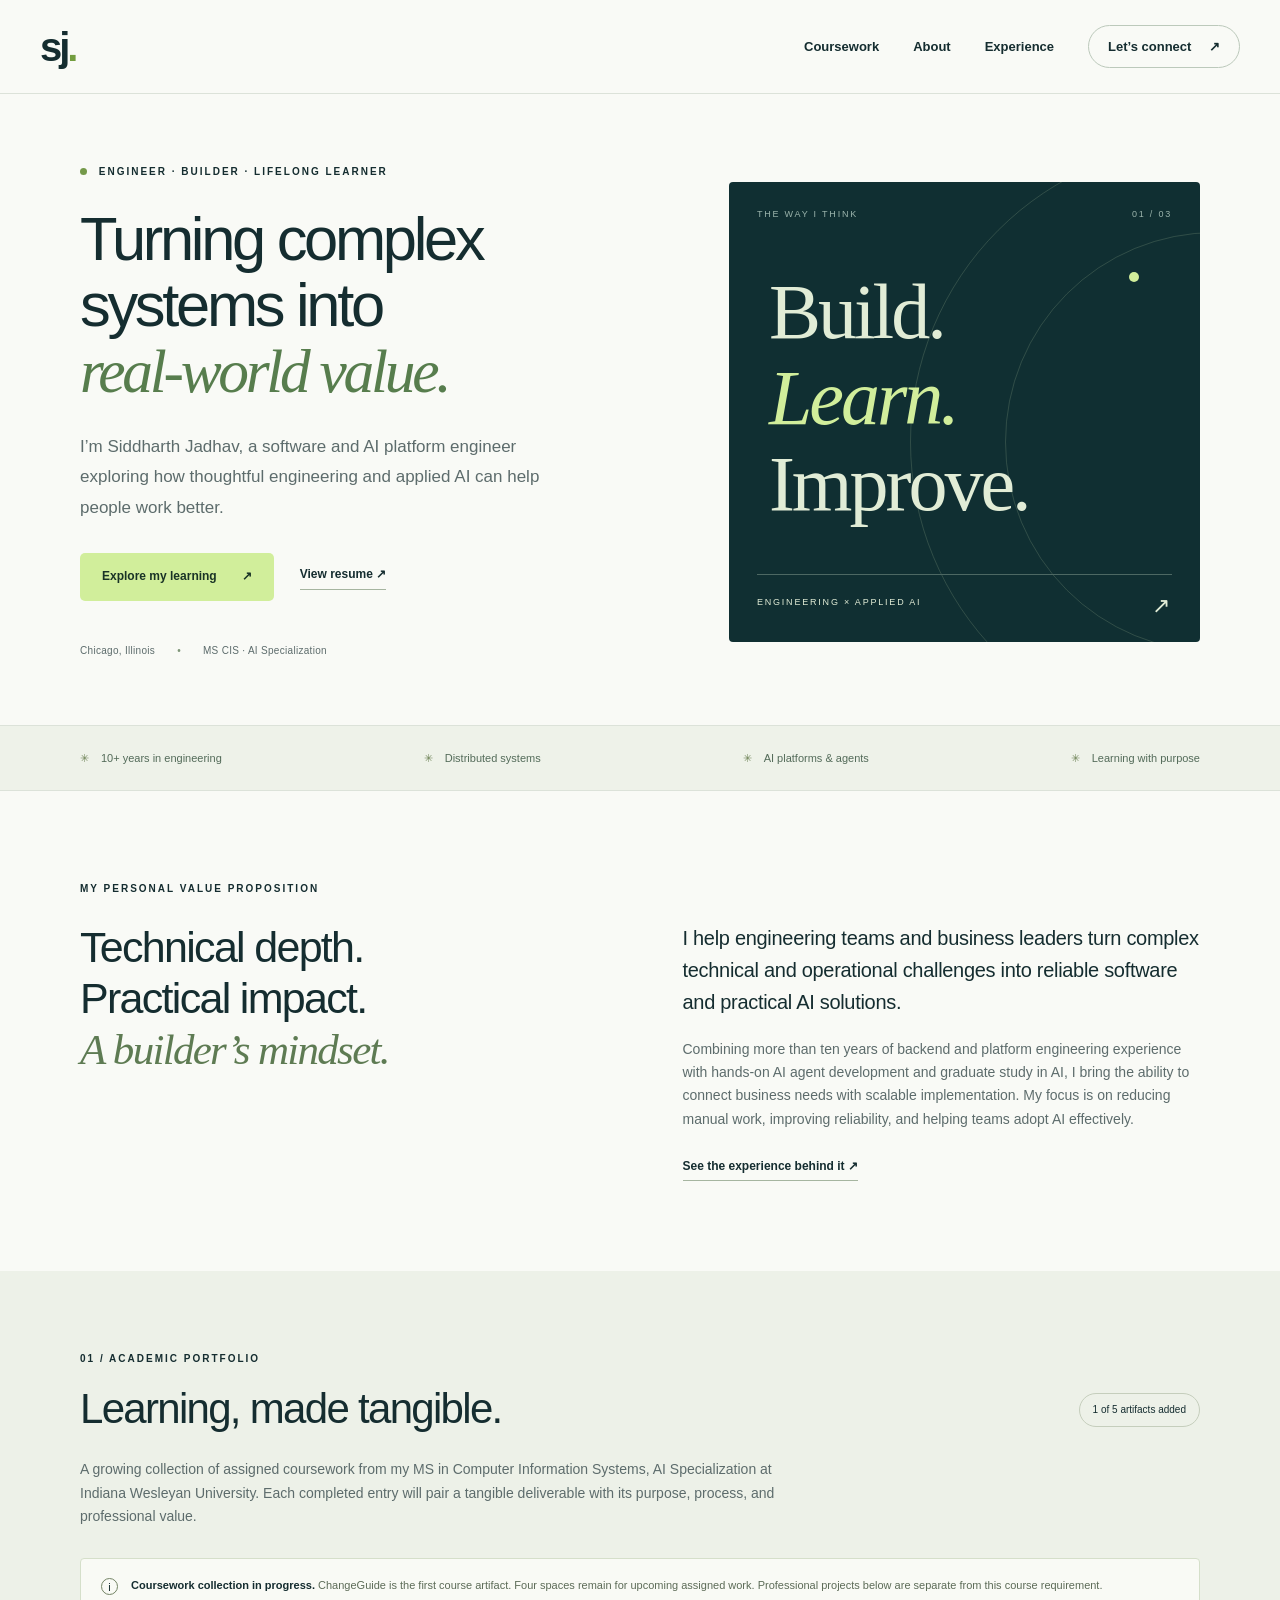
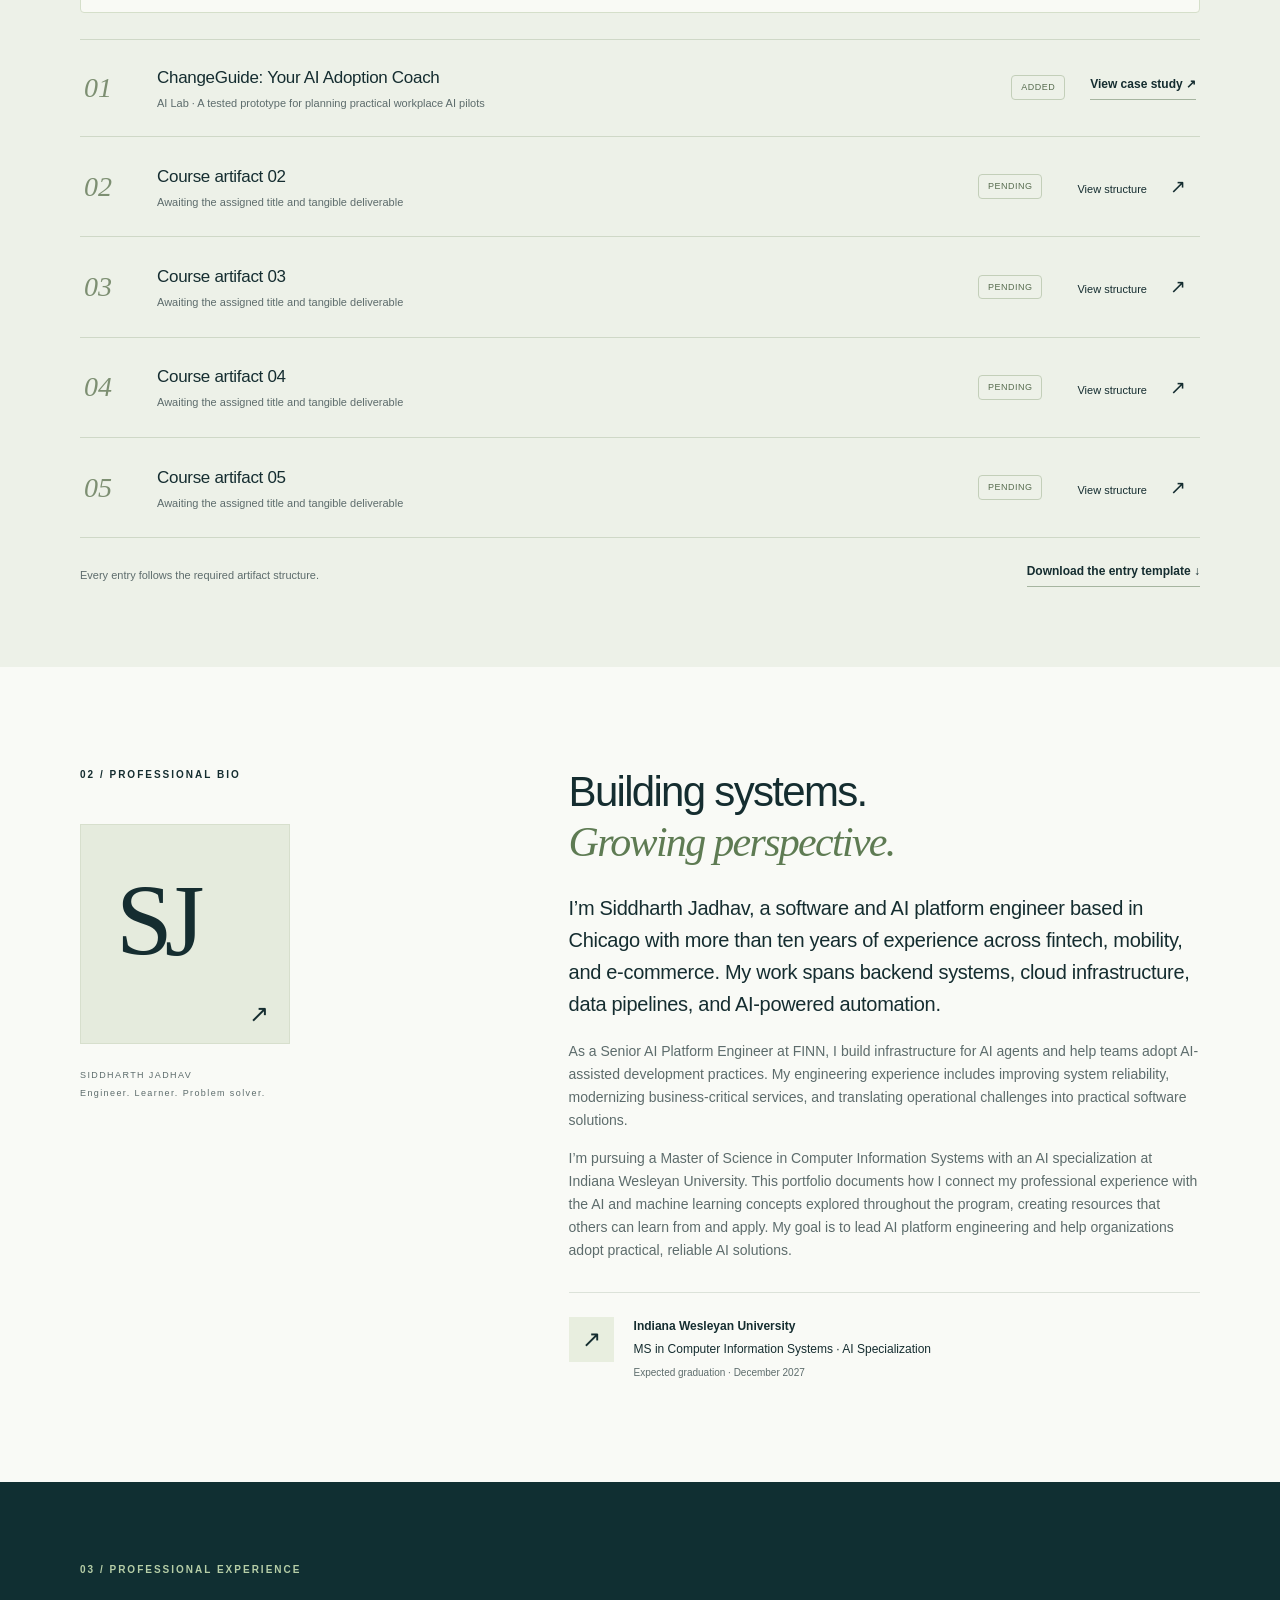
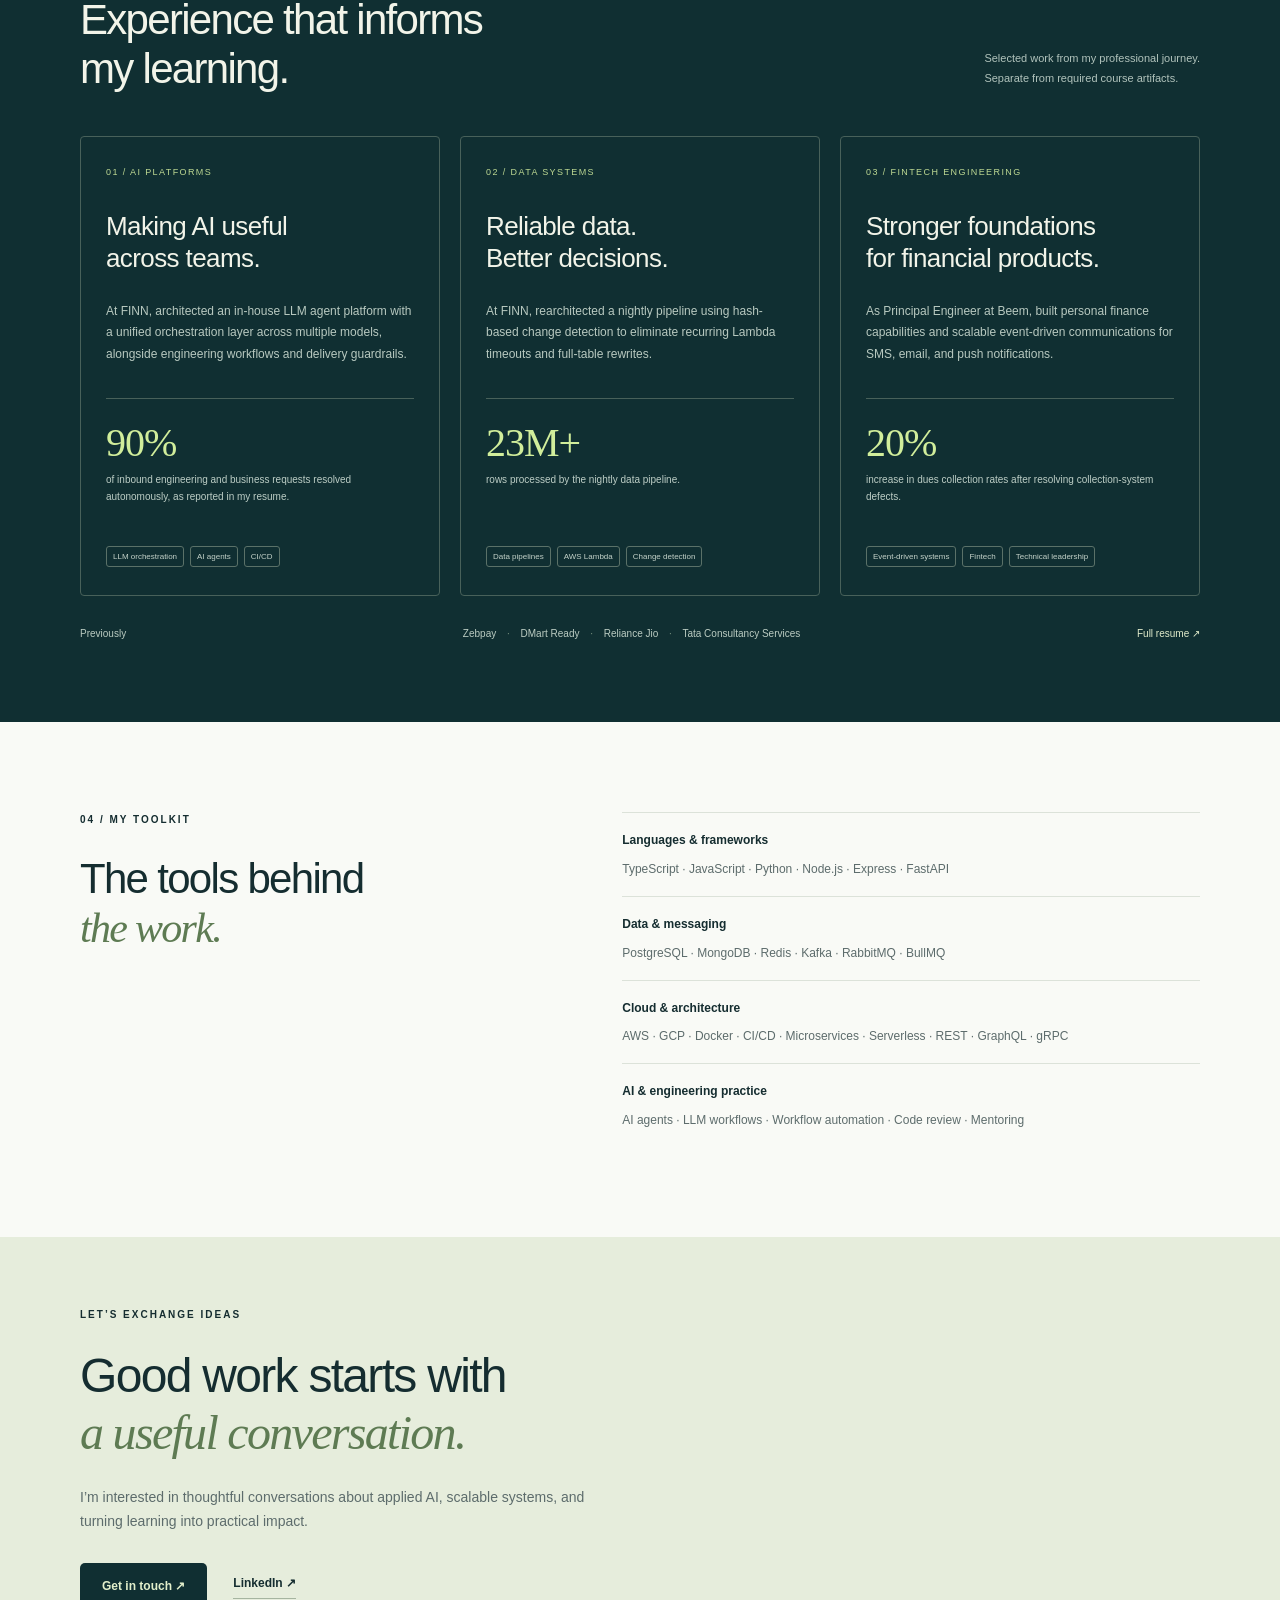
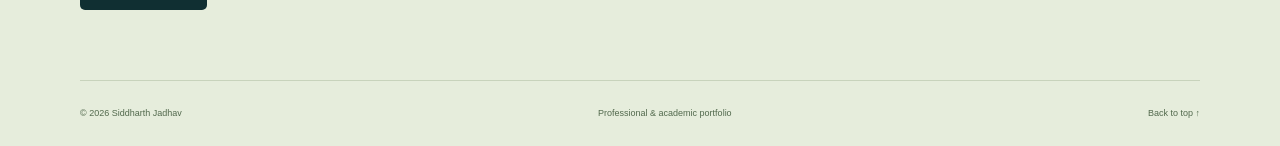
==== index.html @ 802a33f6 "Publish professional portfolio with first AI Lab artifact" ====
<!doctype html>
<html lang="en"><head><meta charset="utf-8"><meta name="viewport" content="width=device-width,initial-scale=1"><meta name="description" content="Siddharth Jadhav's professional and academic portfolio. Backend engineering, AI platforms, and applied learning at Indiana Wesleyan University."><title>Siddharth Jadhav | AI & Engineering Portfolio</title><link rel="icon" href="data:image/svg+xml,%3Csvg xmlns='http://www.w3.org/2000/svg' viewBox='0 0 64 64'%3E%3Crect width='64' height='64' rx='16' fill='%230d2729'/%3E%3Ctext x='10' y='43' font-size='32' fill='%23cbef8c'%3ESJ%3C/text%3E%3C/svg%3E"><link rel="stylesheet" href="style.css"></head>
<body><a class="skip" href="#main">Skip to content</a><header><a class="brand" href="#home" aria-label="Siddharth Jadhav home">sj<span>.</span></a><nav aria-label="Main navigation"><a href="#coursework">Coursework</a><a href="#about">About</a><a href="#experience">Experience</a><a class="nav-contact" href="#contact">Let’s connect <span>↗</span></a></nav></header>
<main id="main"><section class="hero wrap" id="home"><div class="hero-copy"><p class="eyebrow"><span class="dot"></span> ENGINEER · BUILDER · LIFELONG LEARNER</p><h1>Turning complex<br>systems into<br><em>real-world value.</em></h1><p class="intro">I’m Siddharth Jadhav, a software and AI platform engineer exploring how thoughtful engineering and applied AI can help people work better.</p><div class="actions"><a class="button lime" href="#coursework">Explore my learning <span>↗</span></a><a class="text-link" href="Siddharth-Jadhav-Resume.pdf" target="_blank" rel="noopener">View resume ↗</a></div><div class="hero-meta"><span>Chicago, Illinois</span><span>MS CIS · AI Specialization</span></div></div><div class="hero-visual" aria-label="My practice connects engineering, applied AI, and meaningful impact"><div class="visual-top"><span>THE WAY I THINK</span><span>01 / 03</span></div><div class="orbit orbit-one"></div><div class="orbit orbit-two"></div><div class="visual-word">Build.<br><span>Learn.</span><br>Improve.</div><div class="visual-bottom"><span>ENGINEERING × APPLIED AI</span><span>↗</span></div></div></section>
<div class="focus-strip"><div class="wrap"><span>10+ years in engineering</span><span>Distributed systems</span><span>AI platforms & agents</span><span>Learning with purpose</span></div></div>
<section class="wrap value-section"><p class="eyebrow">MY PERSONAL VALUE PROPOSITION</p><div class="value-grid"><h2>Technical depth.<br>Practical impact.<br><em>A builder’s mindset.</em></h2><div><p class="large-copy">I help engineering teams and business leaders turn complex technical and operational challenges into reliable software and practical AI solutions.</p><p>Combining more than ten years of backend and platform engineering experience with hands-on AI agent development and graduate study in AI, I bring the ability to connect business needs with scalable implementation. My focus is on reducing manual work, improving reliability, and helping teams adopt AI effectively.</p><a class="text-link" href="#experience">See the experience behind it ↗</a></div></div></section>
<section class="course-section" id="coursework"><div class="wrap"><div class="section-heading"><div><p class="eyebrow">01 / ACADEMIC PORTFOLIO</p><h2>Learning, made tangible.</h2></div><span class="counter">1 of 5 artifacts added</span></div><p class="section-intro">A growing collection of assigned coursework from my MS in Computer Information Systems, AI Specialization at Indiana Wesleyan University. Each completed entry will pair a tangible deliverable with its purpose, process, and professional value.</p><div class="notice"><span class="notice-icon">i</span><p><strong>Coursework collection in progress.</strong> ChangeGuide is the first course artifact. Four spaces remain for upcoming assigned work. Professional projects below are separate from this course requirement.</p></div><div class="artifact-list" id="artifact-list"></div><div class="course-bottom"><p>Every entry follows the required artifact structure.</p><a class="text-link" href="Course-Artifact-Template.md" download>Download the entry template ↓</a></div></div></section>
<section class="wrap about-section" id="about"><div class="about-label"><p class="eyebrow">02 / PROFESSIONAL BIO</p><div class="monogram" aria-hidden="true">SJ<span>↗</span></div><p class="small-label">SIDDHARTH JADHAV<br>Engineer. Learner. Problem solver.</p></div><div class="about-copy"><h2>Building systems.<br><em>Growing perspective.</em></h2><p class="large-copy">I’m Siddharth Jadhav, a software and AI platform engineer based in Chicago with more than ten years of experience across fintech, mobility, and e-commerce. My work spans backend systems, cloud infrastructure, data pipelines, and AI-powered automation.</p><p>As a Senior AI Platform Engineer at FINN, I build infrastructure for AI agents and help teams adopt AI-assisted development practices. My engineering experience includes improving system reliability, modernizing business-critical services, and translating operational challenges into practical software solutions.</p><p>I’m pursuing a Master of Science in Computer Information Systems with an AI specialization at Indiana Wesleyan University. This portfolio documents how I connect my professional experience with the AI and machine learning concepts explored throughout the program, creating resources that others can learn from and apply. My goal is to lead AI platform engineering and help organizations adopt practical, reliable AI solutions.</p><div class="education"><span class="education-icon">↗</span><div><strong>Indiana Wesleyan University</strong><p>MS in Computer Information Systems · AI Specialization</p><span>Expected graduation · December 2027</span></div></div></div></section>
<section class="experience-section" id="experience"><div class="wrap"><div class="section-heading"><div><p class="eyebrow">03 / PROFESSIONAL EXPERIENCE</p><h2>Experience that informs<br>my learning.</h2></div><p class="heading-note">Selected work from my professional journey.<br>Separate from required course artifacts.</p></div><div class="project-grid"><article class="project-card"><span class="project-number">01 / AI PLATFORMS</span><h3>Making AI useful<br>across teams.</h3><p>At FINN, architected an in-house LLM agent platform with a unified orchestration layer across multiple models, alongside engineering workflows and delivery guardrails.</p><div class="outcome"><strong>90%</strong><span>of inbound engineering and business requests resolved autonomously, as reported in my resume.</span></div><div class="tags"><span>LLM orchestration</span><span>AI agents</span><span>CI/CD</span></div></article><article class="project-card"><span class="project-number">02 / DATA SYSTEMS</span><h3>Reliable data.<br>Better decisions.</h3><p>At FINN, rearchitected a nightly pipeline using hash-based change detection to eliminate recurring Lambda timeouts and full-table rewrites.</p><div class="outcome"><strong>23M+</strong><span>rows processed by the nightly data pipeline.</span></div><div class="tags"><span>Data pipelines</span><span>AWS Lambda</span><span>Change detection</span></div></article><article class="project-card"><span class="project-number">03 / FINTECH ENGINEERING</span><h3>Stronger foundations<br>for financial products.</h3><p>As Principal Engineer at Beem, built personal finance capabilities and scalable event-driven communications for SMS, email, and push notifications.</p><div class="outcome"><strong>20%</strong><span>increase in dues collection rates after resolving collection-system defects.</span></div><div class="tags"><span>Event-driven systems</span><span>Fintech</span><span>Technical leadership</span></div></article></div><div class="career-line"><span>Previously</span><p>Zebpay <b>·</b> DMart Ready <b>·</b> Reliance Jio <b>·</b> Tata Consultancy Services</p><a href="Siddharth-Jadhav-Resume.pdf" target="_blank" rel="noopener">Full resume ↗</a></div></div></section>
<section class="wrap toolkit-section"><div><p class="eyebrow">04 / MY TOOLKIT</p><h2>The tools behind<br><em>the work.</em></h2></div><div class="toolkit"><div><h3>Languages & frameworks</h3><p>TypeScript · JavaScript · Python · Node.js · Express · FastAPI</p></div><div><h3>Data & messaging</h3><p>PostgreSQL · MongoDB · Redis · Kafka · RabbitMQ · BullMQ</p></div><div><h3>Cloud & architecture</h3><p>AWS · GCP · Docker · CI/CD · Microservices · Serverless · REST · GraphQL · gRPC</p></div><div><h3>AI & engineering practice</h3><p>AI agents · LLM workflows · Workflow automation · Code review · Mentoring</p></div></div></section>
<section class="contact-section" id="contact"><div class="wrap"><p class="eyebrow">LET’S EXCHANGE IDEAS</p><h2>Good work starts with<br><em>a useful conversation.</em></h2><p>I’m interested in thoughtful conversations about applied AI, scalable systems, and turning learning into practical impact.</p><div class="actions"><a class="button lime" href="mailto:imsidj@gmail.com">Get in touch ↗</a><a class="text-link" href="https://www.linkedin.com/in/jadhav-siddharth" target="_blank" rel="noopener">LinkedIn ↗</a></div><footer><span>© <span id="year">2026</span> Siddharth Jadhav</span><span>Professional & academic portfolio</span><a href="#home">Back to top ↑</a></footer></div></section></main>
<dialog id="artifact-dialog" aria-labelledby="dialog-title"><div class="dialog-top"><span class="eyebrow">COURSE ARTIFACT · PENDING</span><button id="close-dialog" aria-label="Close artifact details">✕</button></div><h2 id="dialog-title">Course artifact 01</h2><p class="dialog-intro">Reserved for an instructor-assigned artifact. This entry is a template, not a completed submission.</p><div id="template-fields"></div><a class="button dark" href="Course-Artifact-Template.md" download>Download template ↓</a></dialog><script src="app.js"></script></body></html>
---- style.css ----
:root{--ink:#152d30;--muted:#5d6c6c;--paper:#f9faf6;--line:#dce2d9;--lime:#d1ee9b;--dark:#102f32}*{box-sizing:border-box}html{scroll-behavior:smooth;scroll-padding-top:90px}body{margin:0;background:var(--paper);color:var(--ink);font-family:Arial,Helvetica,sans-serif;font-size:16px;line-height:1.65}a{color:inherit;text-decoration:none}button{font:inherit}a,button{touch-action:manipulation}a:focus-visible,button:focus-visible{outline:3px solid #679b30;outline-offset:5px}.wrap{max-width:1200px;margin:auto;padding-left:40px;padding-right:40px}header{height:94px;max-width:1280px;margin:auto;padding:0 40px;display:flex;align-items:center;justify-content:space-between;border-bottom:1px solid var(--line)}.brand{font-size:40px;line-height:1;font-weight:800;letter-spacing:-3px}.brand span{color:#739d3f}nav{display:flex;align-items:center;gap:34px;font-size:13px;font-weight:600}.nav-contact{border:1px solid #bcc9bb;border-radius:30px;padding:10px 19px}.nav-contact span{margin-left:14px}.hero{display:grid;grid-template-columns:1.25fr 1fr;gap:60px;align-items:center;padding-top:70px;padding-bottom:65px}.eyebrow{font-size:10px;font-weight:700;letter-spacing:2px;margin:0 0 25px}.dot{display:inline-block;width:7px;height:7px;background:#749949;border-radius:50%;margin-right:7px}h1,h2,h3,p{margin-top:0}h1{font-size:clamp(44px,4.8vw,67px);line-height:1.08;letter-spacing:-3.3px;font-weight:500;margin-bottom:27px}em{font-family:Georgia,'Times New Roman',serif;font-weight:400}h1 em{color:#577d4d}.intro{font-size:17px;color:var(--muted);max-width:470px;line-height:1.8}.actions{display:flex;gap:26px;align-items:center;margin-top:30px;flex-wrap:wrap}.button{display:inline-flex;align-items:center;justify-content:space-between;gap:25px;border-radius:5px;padding:14px 22px;font-size:12px;font-weight:700;transition:transform .2s,background .2s}.button:hover{transform:translateY(-2px)}.lime{background:var(--lime);color:#193326}.dark{background:var(--dark);color:white}.text-link{font-weight:600;font-size:12px;border-bottom:1px solid #a6b5a0;padding-bottom:4px}.hero-meta{display:flex;gap:22px;margin-top:42px;color:var(--muted);font-size:10px;letter-spacing:.3px}.hero-meta span+span:before{content:'•';margin-right:22px;color:#7f9678}.hero-visual{isolation:isolate;height:460px;border-radius:4px;background:var(--dark);overflow:hidden;position:relative;color:#e1ecd6;padding:25px 28px;display:flex;flex-direction:column;justify-content:space-between}.visual-top,.visual-bottom{display:flex;justify-content:space-between;font-size:9px;letter-spacing:1.8px;z-index:1}.visual-top{color:#9bb4ac}.visual-bottom{border-top:1px solid #4d6863;padding-top:20px}.visual-bottom span:last-child{font-size:22px;line-height:1}.visual-word{font-family:Georgia,serif;font-size:78px;line-height:1.1;letter-spacing:-3px;z-index:1;margin-left:12px}.visual-word span{color:var(--lime);font-style:italic}.orbit{position:absolute;width:420px;height:420px;border:1px solid #6e8871;border-radius:50%;opacity:.35;z-index:0;right:-225px;top:50px}.orbit-two{width:600px;height:600px;right:-310px;top:-40px}.hero-visual:after{content:'';position:absolute;width:10px;height:10px;background:var(--lime);border-radius:50%;right:61px;top:90px}.focus-strip{border-block:1px solid var(--line);background:#eef2e9}.focus-strip .wrap{display:flex;justify-content:space-between;gap:20px;padding-block:23px;font-size:11px;color:#536b59}.focus-strip span:before{content:'✳';margin-right:12px;color:#708559}section{scroll-margin-top:20px}h2{font-size:42px;line-height:1.18;letter-spacing:-1.7px;font-weight:500;margin-bottom:25px}h2 em{color:#5e7b53}.value-section{padding-block:90px}.value-grid{display:grid;grid-template-columns:1fr 1fr;gap:85px}.value-grid h2{font-size:43px}.value-grid p:not(.large-copy),.about-copy>p:not(.large-copy){color:var(--muted);font-size:14px}.large-copy{font-size:20px;line-height:1.6;letter-spacing:-.3px}.value-grid .text-link{display:inline-block;margin-top:12px}.course-section{background:#edf1e8;padding:80px 0}.section-heading{display:flex;justify-content:space-between;align-items:flex-end;gap:30px;margin-bottom:18px}.section-heading .eyebrow{margin-bottom:16px}.section-heading h2{margin-bottom:0}.counter{font-size:10px;white-space:nowrap;border:1px solid #c5cebc;padding:8px 13px;border-radius:30px;margin-bottom:6px}.section-intro{font-size:14px;color:var(--muted);max-width:730px;margin-top:25px;margin-bottom:30px}.notice{display:flex;gap:13px;background:#f9faf5;border:1px solid #d5dfca;padding:17px 20px;margin-bottom:26px;border-radius:4px}.notice p{font-size:11px;line-height:1.7;margin:0;color:#5c6b57}.notice p strong{color:var(--ink)}.notice-icon{border:1px solid #748465;border-radius:50%;width:17px;height:17px;line-height:16px;text-align:center;flex-shrink:0;font-size:11px;margin-top:2px}.artifact{display:flex;align-items:center;gap:25px;padding:24px 4px;border-top:1px solid #cfd8c7}.artifact:last-child{border-bottom:1px solid #cfd8c7}.artifact-num{font:italic 28px Georgia,serif;color:#7d8f72;width:48px}.artifact-info{flex:1}.artifact h3{font-size:17px;font-weight:500;margin:0 0 2px;letter-spacing:-.3px}.artifact p{margin:0;font-size:11px;color:var(--muted)}.status{font-size:9px;color:#576c4f;letter-spacing:.5px;border:1px solid #c3cfb9;padding:4px 9px;border-radius:4px}.artifact button{border:0;background:transparent;color:var(--ink);cursor:pointer;font-size:11px;padding:10px}.artifact button span{font-size:19px;margin-left:20px}.artifact button:hover{text-decoration:underline}.course-bottom{display:flex;justify-content:space-between;margin-top:24px;gap:20px;align-items:center}.course-bottom p{font-size:11px;color:var(--muted);margin:0}.about-section{display:grid;grid-template-columns:.8fr 1.3fr;gap:100px;padding-block:100px}.monogram{position:relative;background:#e5ebdd;border:1px solid #d7dfcd;font-family:Georgia,serif;font-size:102px;line-height:1;padding:45px 35px;width:210px;height:220px;letter-spacing:-8px;margin-top:40px}.monogram span{position:absolute;bottom:15px;right:20px;font:24px Arial;letter-spacing:0}.small-label{font-size:9px;letter-spacing:1.4px;line-height:2;margin-top:22px;color:var(--muted)}.about-copy .large-copy{font-size:20px}.education{display:flex;gap:20px;border-top:1px solid var(--line);padding-top:24px;margin-top:30px;font-size:12px}.education-icon{font-size:23px;background:#e8eedf;width:45px;height:45px;text-align:center;line-height:45px;flex-shrink:0}.education p{font-size:12px;margin:3px 0}.education div>span{font-size:10px;color:var(--muted)}.experience-section{background:var(--dark);color:#f2f4e9;padding-block:80px}.experience-section .eyebrow{color:#b6cea7}.heading-note{font-size:11px;color:#b1c3bc;line-height:1.8;margin:0 0 5px}.project-grid{display:grid;grid-template-columns:repeat(3,1fr);gap:20px;margin-top:42px}.project-card{border:1px solid #48615a;border-radius:4px;padding:28px 25px;display:flex;flex-direction:column}.project-number{font-size:9px;letter-spacing:1.4px;color:#bed993;margin-bottom:30px}.project-card h3{font-size:26px;line-height:1.25;font-weight:400;letter-spacing:-.6px}.project-card>p{font-size:12px;color:#b8c9c0;line-height:1.8;flex:1}.outcome{border-top:1px solid #48615a;padding-top:20px;margin-top:20px;display:flex;flex-direction:column;gap:5px}.outcome strong{font:40px Georgia,serif;color:#d1ee9b;letter-spacing:-1px}.outcome span{font-size:10px;line-height:1.7;color:#bdcec6;min-height:52px}.tags{display:flex;flex-wrap:wrap;gap:6px;margin-top:23px}.tags span{font-size:8px;border:1px solid #5a7168;border-radius:3px;padding:3px 6px;color:#c4d2c9}.career-line{display:flex;justify-content:space-between;align-items:center;gap:20px;margin-top:30px;font-size:10px;color:#bbccc2}.career-line p{margin:0}.career-line b{font-weight:400;color:#76917f;padding:0 8px}.career-line>a{color:#e1eccb}.toolkit-section{display:grid;grid-template-columns:1fr 1.25fr;gap:80px;padding-block:90px}.toolkit>div{border-top:1px solid var(--line);padding:18px 0 3px}.toolkit h3{font-size:12px;font-weight:700;margin-bottom:7px}.toolkit p{font-size:12px;color:var(--muted);line-height:1.9}.contact-section{background:#e6eddc;padding-top:70px}.contact-section h2{font-size:48px}.contact-section>.wrap>p:not(.eyebrow){max-width:540px;color:var(--muted);font-size:14px}.contact-section .lime{background:var(--dark);color:#e2efcb}.contact-section .actions{margin-bottom:70px}footer{border-top:1px solid #c8d3bc;padding-block:25px;display:flex;justify-content:space-between;font-size:9px;color:#52694d}dialog{border:1px solid #c0ceb6;background:var(--paper);color:var(--ink);border-radius:8px;max-width:740px;width:calc(100% - 32px);max-height:85vh;padding:30px 38px;box-shadow:0 25px 90px #001e2540}dialog::backdrop{background:#06262bcc;backdrop-filter:blur(4px)}.dialog-top{display:flex;justify-content:space-between;align-items:center}.dialog-top .eyebrow{margin:0}.dialog-top button{background:transparent;border:0;cursor:pointer;padding:7px;font-size:20px}.dialog-intro{font-size:13px;color:var(--muted)}dialog h2{font-size:32px;margin:15px 0}.template-field{padding:15px 0;border-top:1px solid var(--line)}.template-field h3{font-size:13px;margin:0 0 4px}.template-field p{font-size:12px;color:var(--muted);margin:0}.template-field ul{font-size:12px;color:var(--muted);padding-left:18px;margin:8px 0}.template-field a{font-size:12px;text-decoration:underline}dialog>.button{margin-top:20px}.skip{position:absolute;left:10px;top:-80px;background:var(--ink);color:white;padding:10px;z-index:100}.skip:focus{top:10px}@media(min-width:1450px){.wrap{max-width:1280px}.hero{gap:90px;padding-top:90px;padding-bottom:90px}.hero-visual{height:485px}}@media(max-width:900px){.wrap{padding-inline:26px}header{padding-inline:26px}.hero{gap:30px}h1{font-size:48px}.hero-visual{height:420px}.visual-word{font-size:66px}.value-grid{gap:45px}.about-section{gap:45px}.project-grid{gap:12px}.project-card{padding:23px 17px}.project-card h3{font-size:23px}.toolkit-section{gap:40px}.heading-note{max-width:230px}}@media(max-width:650px){html{scroll-padding-top:20px}header{height:78px}.brand{font-size:34px}nav{gap:17px;font-size:10px}.nav-contact{padding:7px 10px}.nav-contact span{display:none}.hero{grid-template-columns:1fr;padding-top:45px;padding-bottom:40px;gap:38px}h1{font-size:53px;letter-spacing:-2.5px}.eyebrow{font-size:8px;letter-spacing:1.6px}.intro{font-size:15px}.hero-visual{height:330px}.visual-word{font-size:64px;line-height:1}.visual-top,.visual-bottom{font-size:8px}.hero-meta{font-size:8px;gap:14px;margin-top:28px}.hero-meta span+span:before{margin-right:14px}.focus-strip .wrap{display:grid;grid-template-columns:1fr 1fr;font-size:9px;gap:12px}.value-section{padding-block:55px}.value-grid{grid-template-columns:1fr;gap:15px}h2,.value-grid h2{font-size:35px}.large-copy{font-size:18px}.course-section{padding-block:50px}.section-heading{align-items:flex-start;flex-direction:column;gap:15px}.counter{margin:0}.section-intro{font-size:12px}.notice{padding:14px}.artifact{gap:10px;padding:20px 0;flex-wrap:wrap}.artifact-num{width:30px;font-size:24px}.artifact-info{min-width:180px}.artifact h3{font-size:15px}.artifact p{font-size:10px}.status{margin-left:40px}.artifact button{margin-left:auto;padding:3px 0}.artifact button span{margin-left:10px}.course-bottom{align-items:flex-start;flex-direction:column;gap:12px}.about-section{grid-template-columns:1fr;gap:30px;padding-block:55px}.monogram{display:none}.small-label{margin:0}.about-label .eyebrow{margin-bottom:10px}.about-copy .large-copy{font-size:18px}.project-grid{grid-template-columns:1fr;margin-top:28px;gap:18px}.project-card{padding:26px}.project-number{margin-bottom:20px}.project-card h3{font-size:27px}.outcome span{min-height:auto}.experience-section{padding-block:55px}.career-line{flex-wrap:wrap;gap:12px}.career-line p{order:3;width:100%;line-height:2}.toolkit-section{grid-template-columns:1fr;gap:12px;padding-block:55px}.contact-section{padding-top:50px}.contact-section h2{font-size:36px}.contact-section .actions{margin-bottom:50px}footer{flex-wrap:wrap;gap:14px}footer span:nth-child(2){display:none}dialog{padding:20px}dialog h2{font-size:27px}.button{padding:13px 17px}.actions{gap:20px}}@media(prefers-reduced-motion:reduce){html{scroll-behavior:auto}*{transition:none!important}}
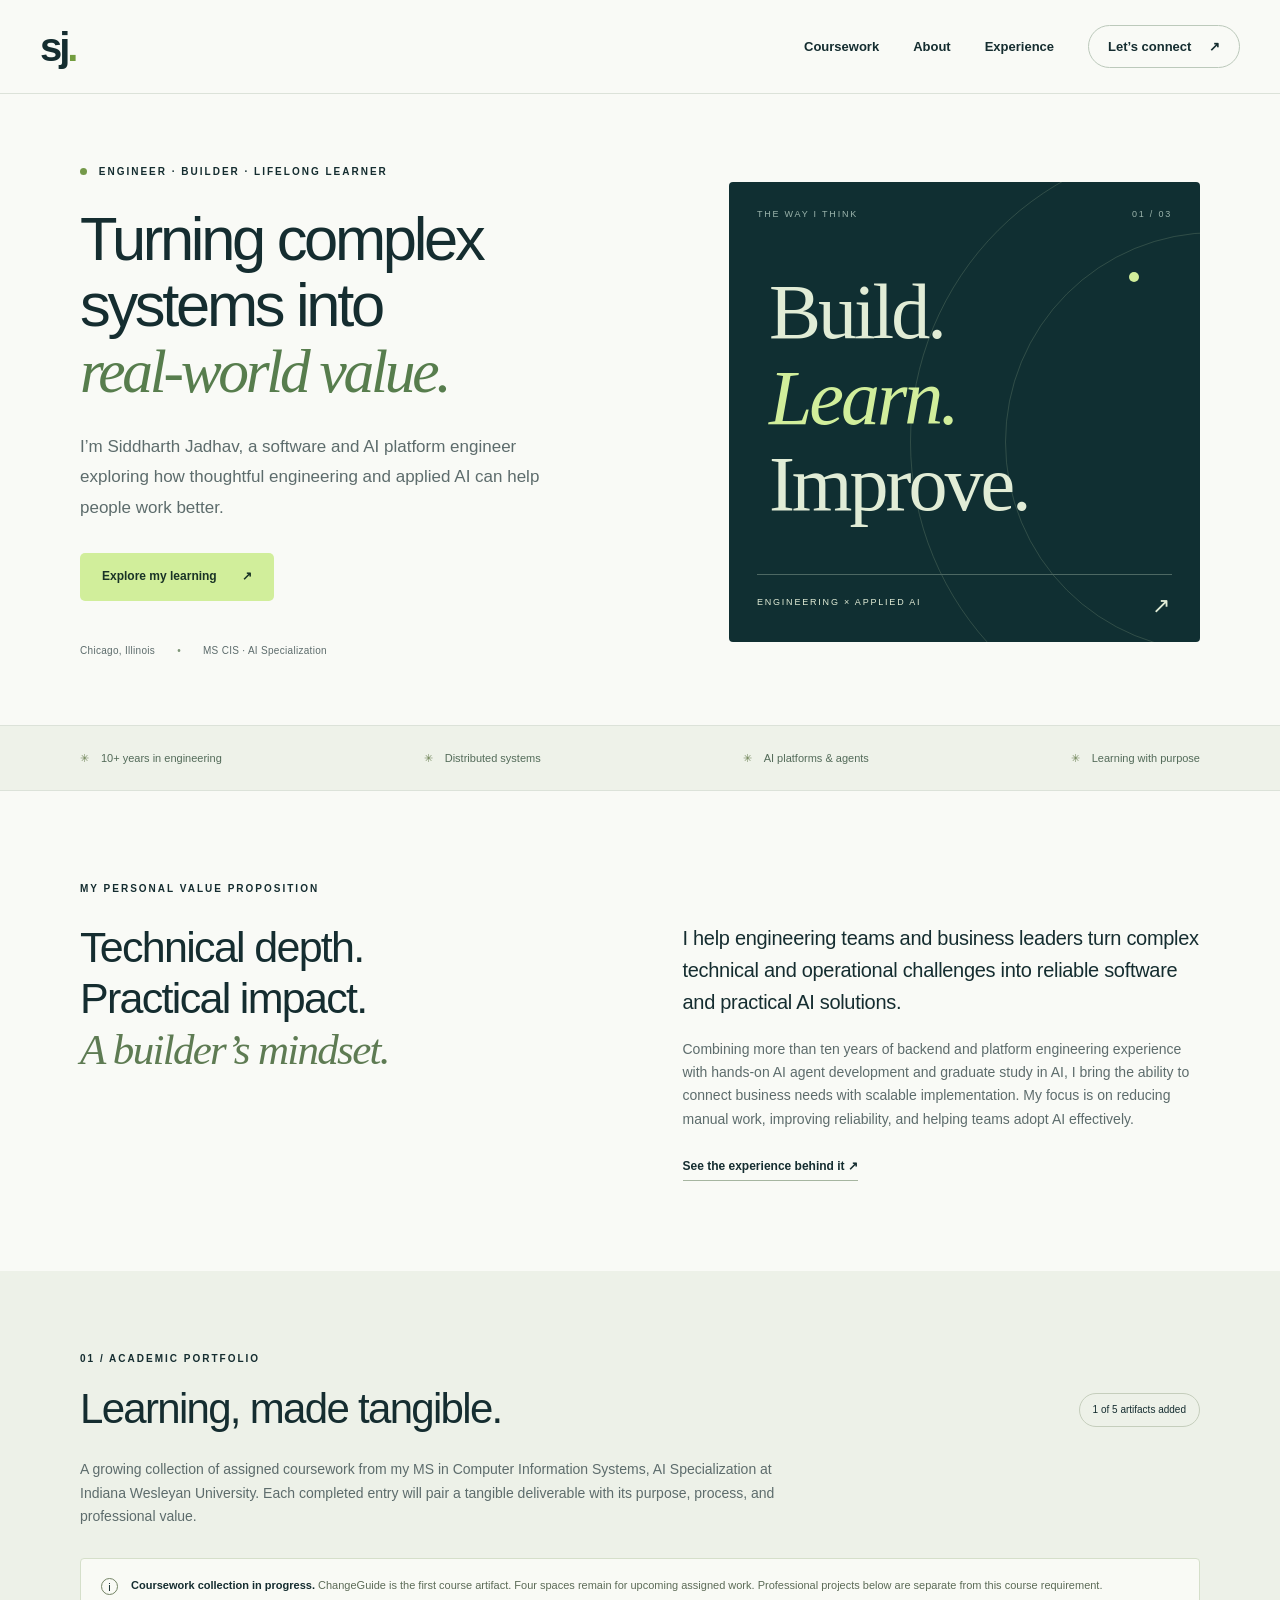
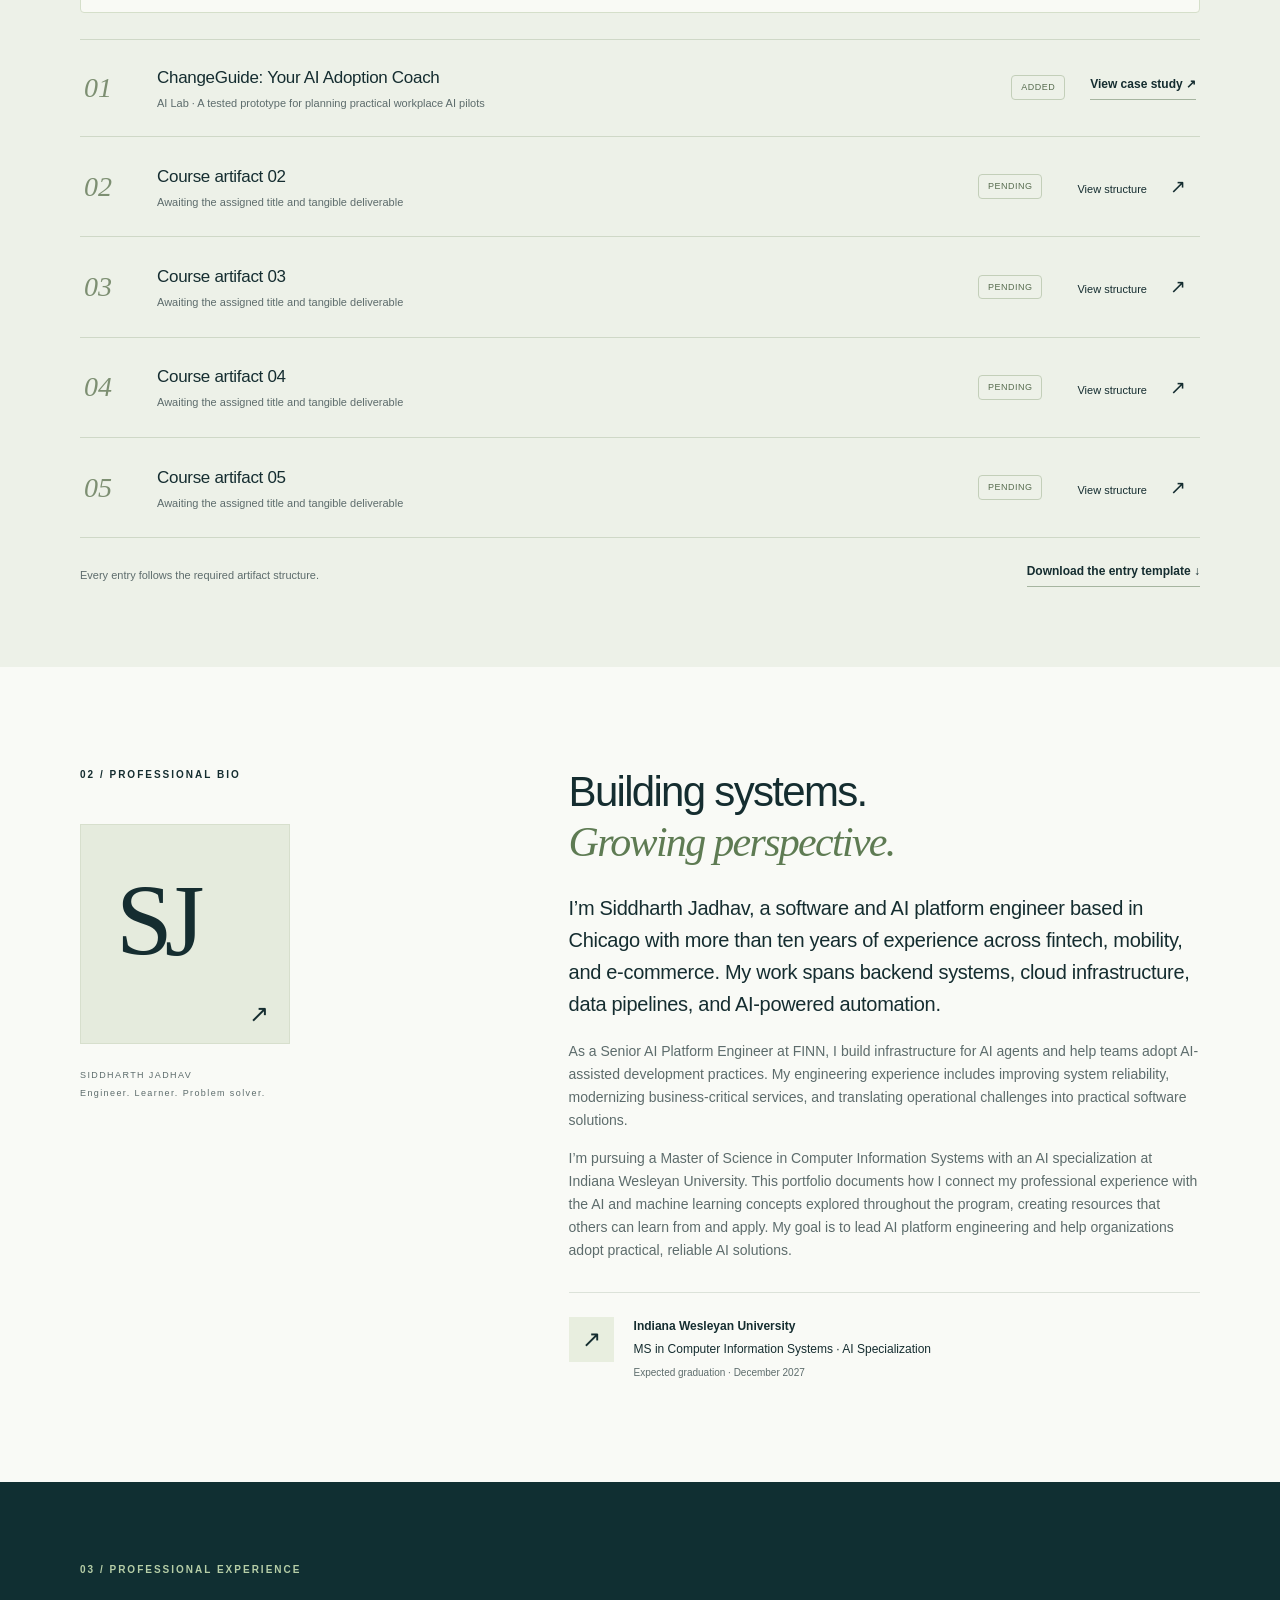
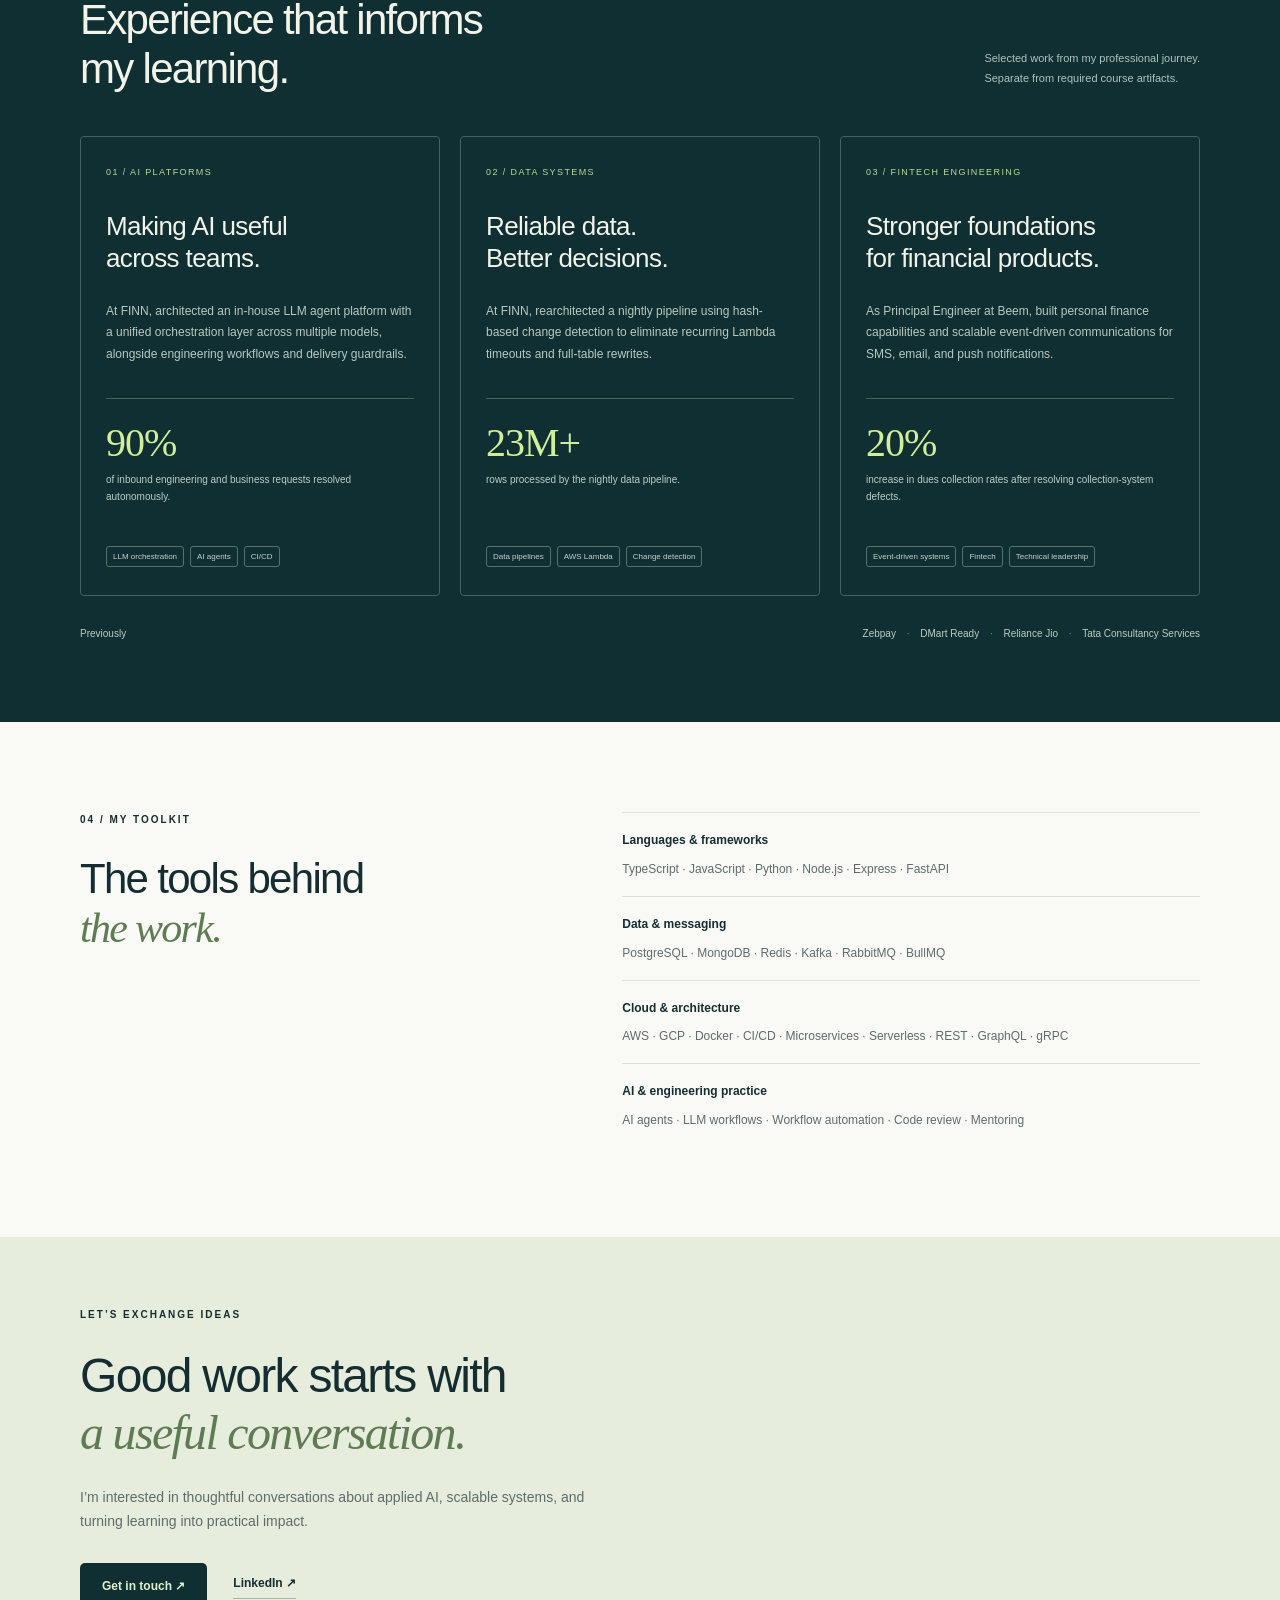
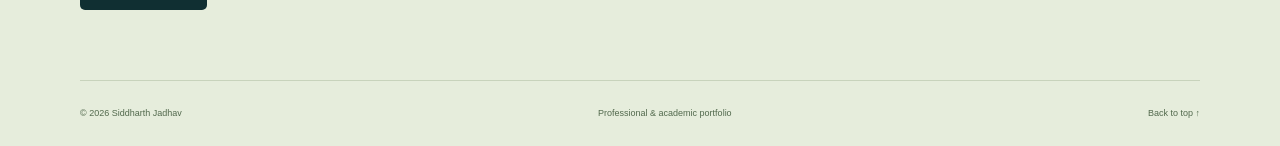
==== commit 346881a4: "Remove optional resume download from portfolio" ====
--- a/index.html
+++ b/index.html
@@ -1,12 +1,12 @@
 <!doctype html>
 <html lang="en"><head><meta charset="utf-8"><meta name="viewport" content="width=device-width,initial-scale=1"><meta name="description" content="Siddharth Jadhav's professional and academic portfolio. Backend engineering, AI platforms, and applied learning at Indiana Wesleyan University."><title>Siddharth Jadhav | AI & Engineering Portfolio</title><link rel="icon" href="data:image/svg+xml,%3Csvg xmlns='http://www.w3.org/2000/svg' viewBox='0 0 64 64'%3E%3Crect width='64' height='64' rx='16' fill='%230d2729'/%3E%3Ctext x='10' y='43' font-size='32' fill='%23cbef8c'%3ESJ%3C/text%3E%3C/svg%3E"><link rel="stylesheet" href="style.css"></head>
 <body><a class="skip" href="#main">Skip to content</a><header><a class="brand" href="#home" aria-label="Siddharth Jadhav home">sj<span>.</span></a><nav aria-label="Main navigation"><a href="#coursework">Coursework</a><a href="#about">About</a><a href="#experience">Experience</a><a class="nav-contact" href="#contact">Let’s connect <span>↗</span></a></nav></header>
-<main id="main"><section class="hero wrap" id="home"><div class="hero-copy"><p class="eyebrow"><span class="dot"></span> ENGINEER · BUILDER · LIFELONG LEARNER</p><h1>Turning complex<br>systems into<br><em>real-world value.</em></h1><p class="intro">I’m Siddharth Jadhav, a software and AI platform engineer exploring how thoughtful engineering and applied AI can help people work better.</p><div class="actions"><a class="button lime" href="#coursework">Explore my learning <span>↗</span></a><a class="text-link" href="Siddharth-Jadhav-Resume.pdf" target="_blank" rel="noopener">View resume ↗</a></div><div class="hero-meta"><span>Chicago, Illinois</span><span>MS CIS · AI Specialization</span></div></div><div class="hero-visual" aria-label="My practice connects engineering, applied AI, and meaningful impact"><div class="visual-top"><span>THE WAY I THINK</span><span>01 / 03</span></div><div class="orbit orbit-one"></div><div class="orbit orbit-two"></div><div class="visual-word">Build.<br><span>Learn.</span><br>Improve.</div><div class="visual-bottom"><span>ENGINEERING × APPLIED AI</span><span>↗</span></div></div></section>
+<main id="main"><section class="hero wrap" id="home"><div class="hero-copy"><p class="eyebrow"><span class="dot"></span> ENGINEER · BUILDER · LIFELONG LEARNER</p><h1>Turning complex<br>systems into<br><em>real-world value.</em></h1><p class="intro">I’m Siddharth Jadhav, a software and AI platform engineer exploring how thoughtful engineering and applied AI can help people work better.</p><div class="actions"><a class="button lime" href="#coursework">Explore my learning <span>↗</span></a></div><div class="hero-meta"><span>Chicago, Illinois</span><span>MS CIS · AI Specialization</span></div></div><div class="hero-visual" aria-label="My practice connects engineering, applied AI, and meaningful impact"><div class="visual-top"><span>THE WAY I THINK</span><span>01 / 03</span></div><div class="orbit orbit-one"></div><div class="orbit orbit-two"></div><div class="visual-word">Build.<br><span>Learn.</span><br>Improve.</div><div class="visual-bottom"><span>ENGINEERING × APPLIED AI</span><span>↗</span></div></div></section>
 <div class="focus-strip"><div class="wrap"><span>10+ years in engineering</span><span>Distributed systems</span><span>AI platforms & agents</span><span>Learning with purpose</span></div></div>
 <section class="wrap value-section"><p class="eyebrow">MY PERSONAL VALUE PROPOSITION</p><div class="value-grid"><h2>Technical depth.<br>Practical impact.<br><em>A builder’s mindset.</em></h2><div><p class="large-copy">I help engineering teams and business leaders turn complex technical and operational challenges into reliable software and practical AI solutions.</p><p>Combining more than ten years of backend and platform engineering experience with hands-on AI agent development and graduate study in AI, I bring the ability to connect business needs with scalable implementation. My focus is on reducing manual work, improving reliability, and helping teams adopt AI effectively.</p><a class="text-link" href="#experience">See the experience behind it ↗</a></div></div></section>
 <section class="course-section" id="coursework"><div class="wrap"><div class="section-heading"><div><p class="eyebrow">01 / ACADEMIC PORTFOLIO</p><h2>Learning, made tangible.</h2></div><span class="counter">1 of 5 artifacts added</span></div><p class="section-intro">A growing collection of assigned coursework from my MS in Computer Information Systems, AI Specialization at Indiana Wesleyan University. Each completed entry will pair a tangible deliverable with its purpose, process, and professional value.</p><div class="notice"><span class="notice-icon">i</span><p><strong>Coursework collection in progress.</strong> ChangeGuide is the first course artifact. Four spaces remain for upcoming assigned work. Professional projects below are separate from this course requirement.</p></div><div class="artifact-list" id="artifact-list"></div><div class="course-bottom"><p>Every entry follows the required artifact structure.</p><a class="text-link" href="Course-Artifact-Template.md" download>Download the entry template ↓</a></div></div></section>
 <section class="wrap about-section" id="about"><div class="about-label"><p class="eyebrow">02 / PROFESSIONAL BIO</p><div class="monogram" aria-hidden="true">SJ<span>↗</span></div><p class="small-label">SIDDHARTH JADHAV<br>Engineer. Learner. Problem solver.</p></div><div class="about-copy"><h2>Building systems.<br><em>Growing perspective.</em></h2><p class="large-copy">I’m Siddharth Jadhav, a software and AI platform engineer based in Chicago with more than ten years of experience across fintech, mobility, and e-commerce. My work spans backend systems, cloud infrastructure, data pipelines, and AI-powered automation.</p><p>As a Senior AI Platform Engineer at FINN, I build infrastructure for AI agents and help teams adopt AI-assisted development practices. My engineering experience includes improving system reliability, modernizing business-critical services, and translating operational challenges into practical software solutions.</p><p>I’m pursuing a Master of Science in Computer Information Systems with an AI specialization at Indiana Wesleyan University. This portfolio documents how I connect my professional experience with the AI and machine learning concepts explored throughout the program, creating resources that others can learn from and apply. My goal is to lead AI platform engineering and help organizations adopt practical, reliable AI solutions.</p><div class="education"><span class="education-icon">↗</span><div><strong>Indiana Wesleyan University</strong><p>MS in Computer Information Systems · AI Specialization</p><span>Expected graduation · December 2027</span></div></div></div></section>
-<section class="experience-section" id="experience"><div class="wrap"><div class="section-heading"><div><p class="eyebrow">03 / PROFESSIONAL EXPERIENCE</p><h2>Experience that informs<br>my learning.</h2></div><p class="heading-note">Selected work from my professional journey.<br>Separate from required course artifacts.</p></div><div class="project-grid"><article class="project-card"><span class="project-number">01 / AI PLATFORMS</span><h3>Making AI useful<br>across teams.</h3><p>At FINN, architected an in-house LLM agent platform with a unified orchestration layer across multiple models, alongside engineering workflows and delivery guardrails.</p><div class="outcome"><strong>90%</strong><span>of inbound engineering and business requests resolved autonomously, as reported in my resume.</span></div><div class="tags"><span>LLM orchestration</span><span>AI agents</span><span>CI/CD</span></div></article><article class="project-card"><span class="project-number">02 / DATA SYSTEMS</span><h3>Reliable data.<br>Better decisions.</h3><p>At FINN, rearchitected a nightly pipeline using hash-based change detection to eliminate recurring Lambda timeouts and full-table rewrites.</p><div class="outcome"><strong>23M+</strong><span>rows processed by the nightly data pipeline.</span></div><div class="tags"><span>Data pipelines</span><span>AWS Lambda</span><span>Change detection</span></div></article><article class="project-card"><span class="project-number">03 / FINTECH ENGINEERING</span><h3>Stronger foundations<br>for financial products.</h3><p>As Principal Engineer at Beem, built personal finance capabilities and scalable event-driven communications for SMS, email, and push notifications.</p><div class="outcome"><strong>20%</strong><span>increase in dues collection rates after resolving collection-system defects.</span></div><div class="tags"><span>Event-driven systems</span><span>Fintech</span><span>Technical leadership</span></div></article></div><div class="career-line"><span>Previously</span><p>Zebpay <b>·</b> DMart Ready <b>·</b> Reliance Jio <b>·</b> Tata Consultancy Services</p><a href="Siddharth-Jadhav-Resume.pdf" target="_blank" rel="noopener">Full resume ↗</a></div></div></section>
+<section class="experience-section" id="experience"><div class="wrap"><div class="section-heading"><div><p class="eyebrow">03 / PROFESSIONAL EXPERIENCE</p><h2>Experience that informs<br>my learning.</h2></div><p class="heading-note">Selected work from my professional journey.<br>Separate from required course artifacts.</p></div><div class="project-grid"><article class="project-card"><span class="project-number">01 / AI PLATFORMS</span><h3>Making AI useful<br>across teams.</h3><p>At FINN, architected an in-house LLM agent platform with a unified orchestration layer across multiple models, alongside engineering workflows and delivery guardrails.</p><div class="outcome"><strong>90%</strong><span>of inbound engineering and business requests resolved autonomously.</span></div><div class="tags"><span>LLM orchestration</span><span>AI agents</span><span>CI/CD</span></div></article><article class="project-card"><span class="project-number">02 / DATA SYSTEMS</span><h3>Reliable data.<br>Better decisions.</h3><p>At FINN, rearchitected a nightly pipeline using hash-based change detection to eliminate recurring Lambda timeouts and full-table rewrites.</p><div class="outcome"><strong>23M+</strong><span>rows processed by the nightly data pipeline.</span></div><div class="tags"><span>Data pipelines</span><span>AWS Lambda</span><span>Change detection</span></div></article><article class="project-card"><span class="project-number">03 / FINTECH ENGINEERING</span><h3>Stronger foundations<br>for financial products.</h3><p>As Principal Engineer at Beem, built personal finance capabilities and scalable event-driven communications for SMS, email, and push notifications.</p><div class="outcome"><strong>20%</strong><span>increase in dues collection rates after resolving collection-system defects.</span></div><div class="tags"><span>Event-driven systems</span><span>Fintech</span><span>Technical leadership</span></div></article></div><div class="career-line"><span>Previously</span><p>Zebpay <b>·</b> DMart Ready <b>·</b> Reliance Jio <b>·</b> Tata Consultancy Services</p></div></div></section>
 <section class="wrap toolkit-section"><div><p class="eyebrow">04 / MY TOOLKIT</p><h2>The tools behind<br><em>the work.</em></h2></div><div class="toolkit"><div><h3>Languages & frameworks</h3><p>TypeScript · JavaScript · Python · Node.js · Express · FastAPI</p></div><div><h3>Data & messaging</h3><p>PostgreSQL · MongoDB · Redis · Kafka · RabbitMQ · BullMQ</p></div><div><h3>Cloud & architecture</h3><p>AWS · GCP · Docker · CI/CD · Microservices · Serverless · REST · GraphQL · gRPC</p></div><div><h3>AI & engineering practice</h3><p>AI agents · LLM workflows · Workflow automation · Code review · Mentoring</p></div></div></section>
 <section class="contact-section" id="contact"><div class="wrap"><p class="eyebrow">LET’S EXCHANGE IDEAS</p><h2>Good work starts with<br><em>a useful conversation.</em></h2><p>I’m interested in thoughtful conversations about applied AI, scalable systems, and turning learning into practical impact.</p><div class="actions"><a class="button lime" href="mailto:imsidj@gmail.com">Get in touch ↗</a><a class="text-link" href="https://www.linkedin.com/in/jadhav-siddharth" target="_blank" rel="noopener">LinkedIn ↗</a></div><footer><span>© <span id="year">2026</span> Siddharth Jadhav</span><span>Professional & academic portfolio</span><a href="#home">Back to top ↑</a></footer></div></section></main>
 <dialog id="artifact-dialog" aria-labelledby="dialog-title"><div class="dialog-top"><span class="eyebrow">COURSE ARTIFACT · PENDING</span><button id="close-dialog" aria-label="Close artifact details">✕</button></div><h2 id="dialog-title">Course artifact 01</h2><p class="dialog-intro">Reserved for an instructor-assigned artifact. This entry is a template, not a completed submission.</p><div id="template-fields"></div><a class="button dark" href="Course-Artifact-Template.md" download>Download template ↓</a></dialog><script src="app.js"></script></body></html>
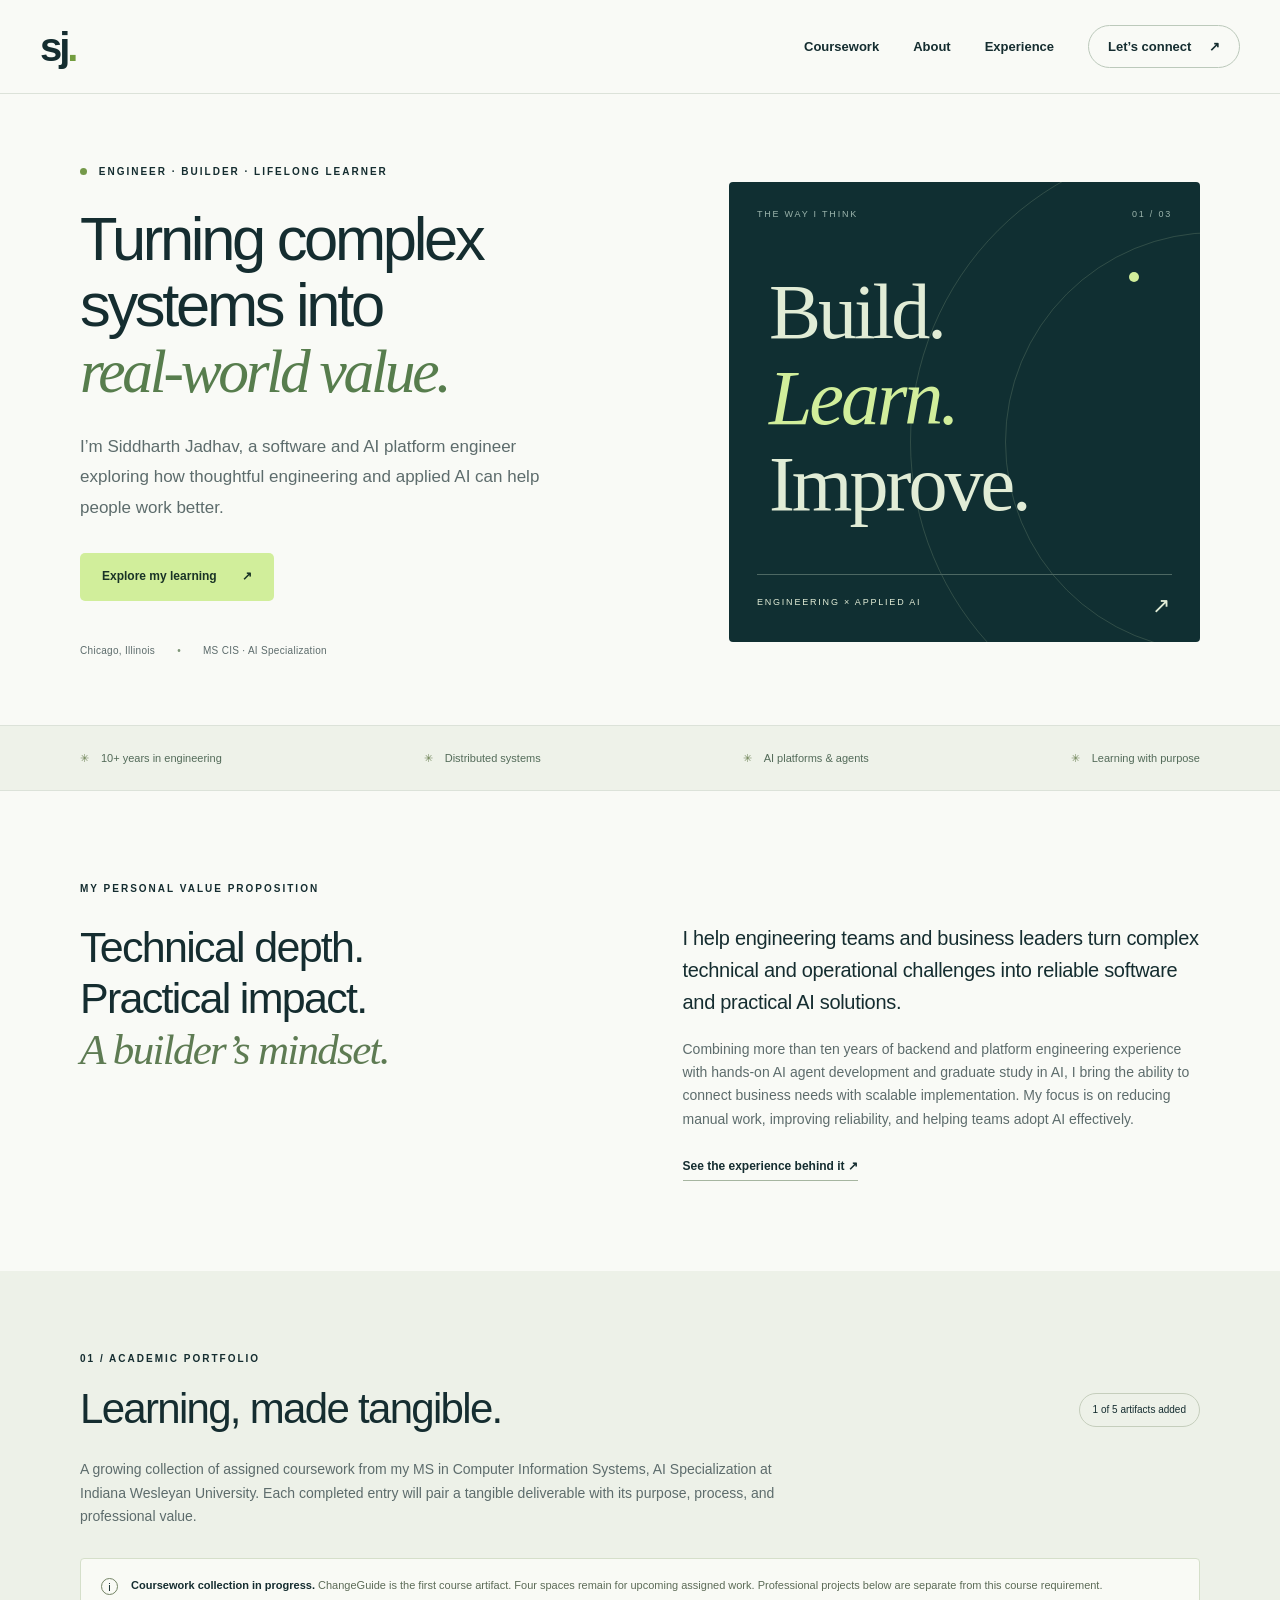
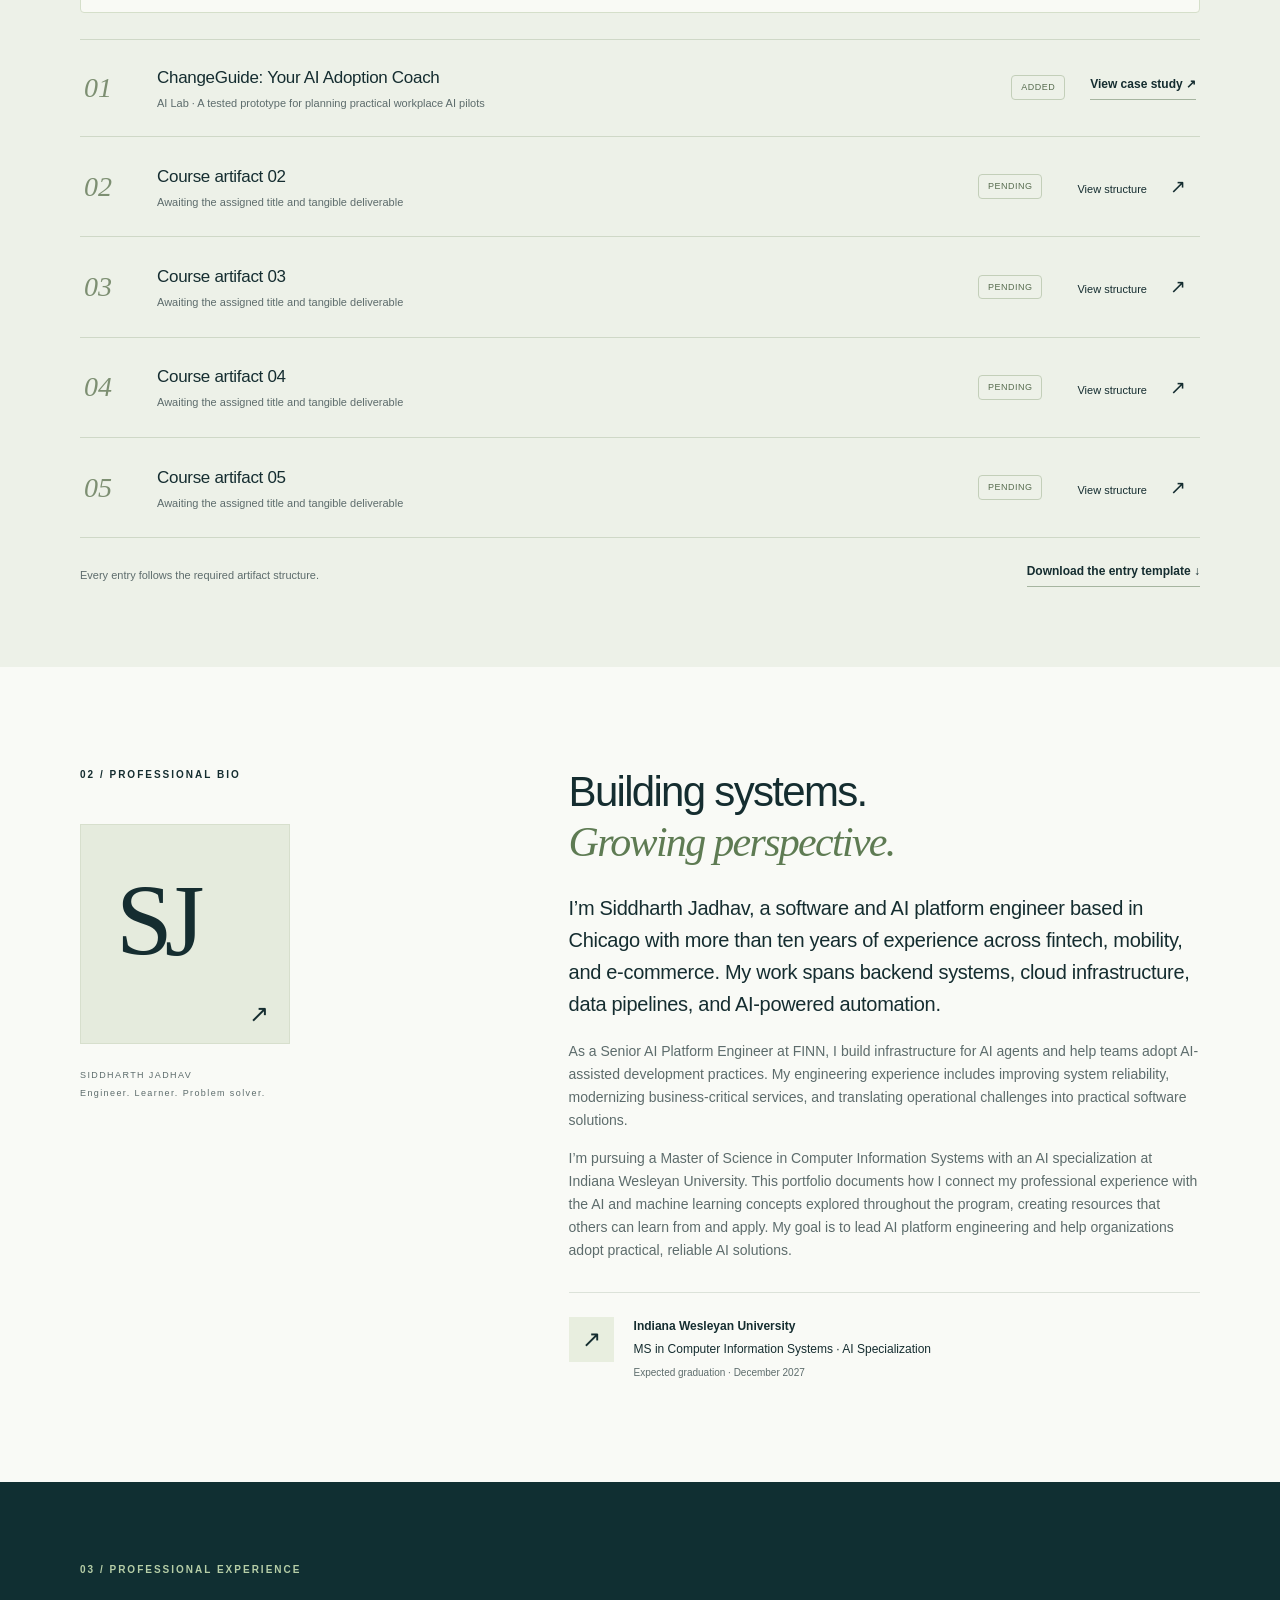
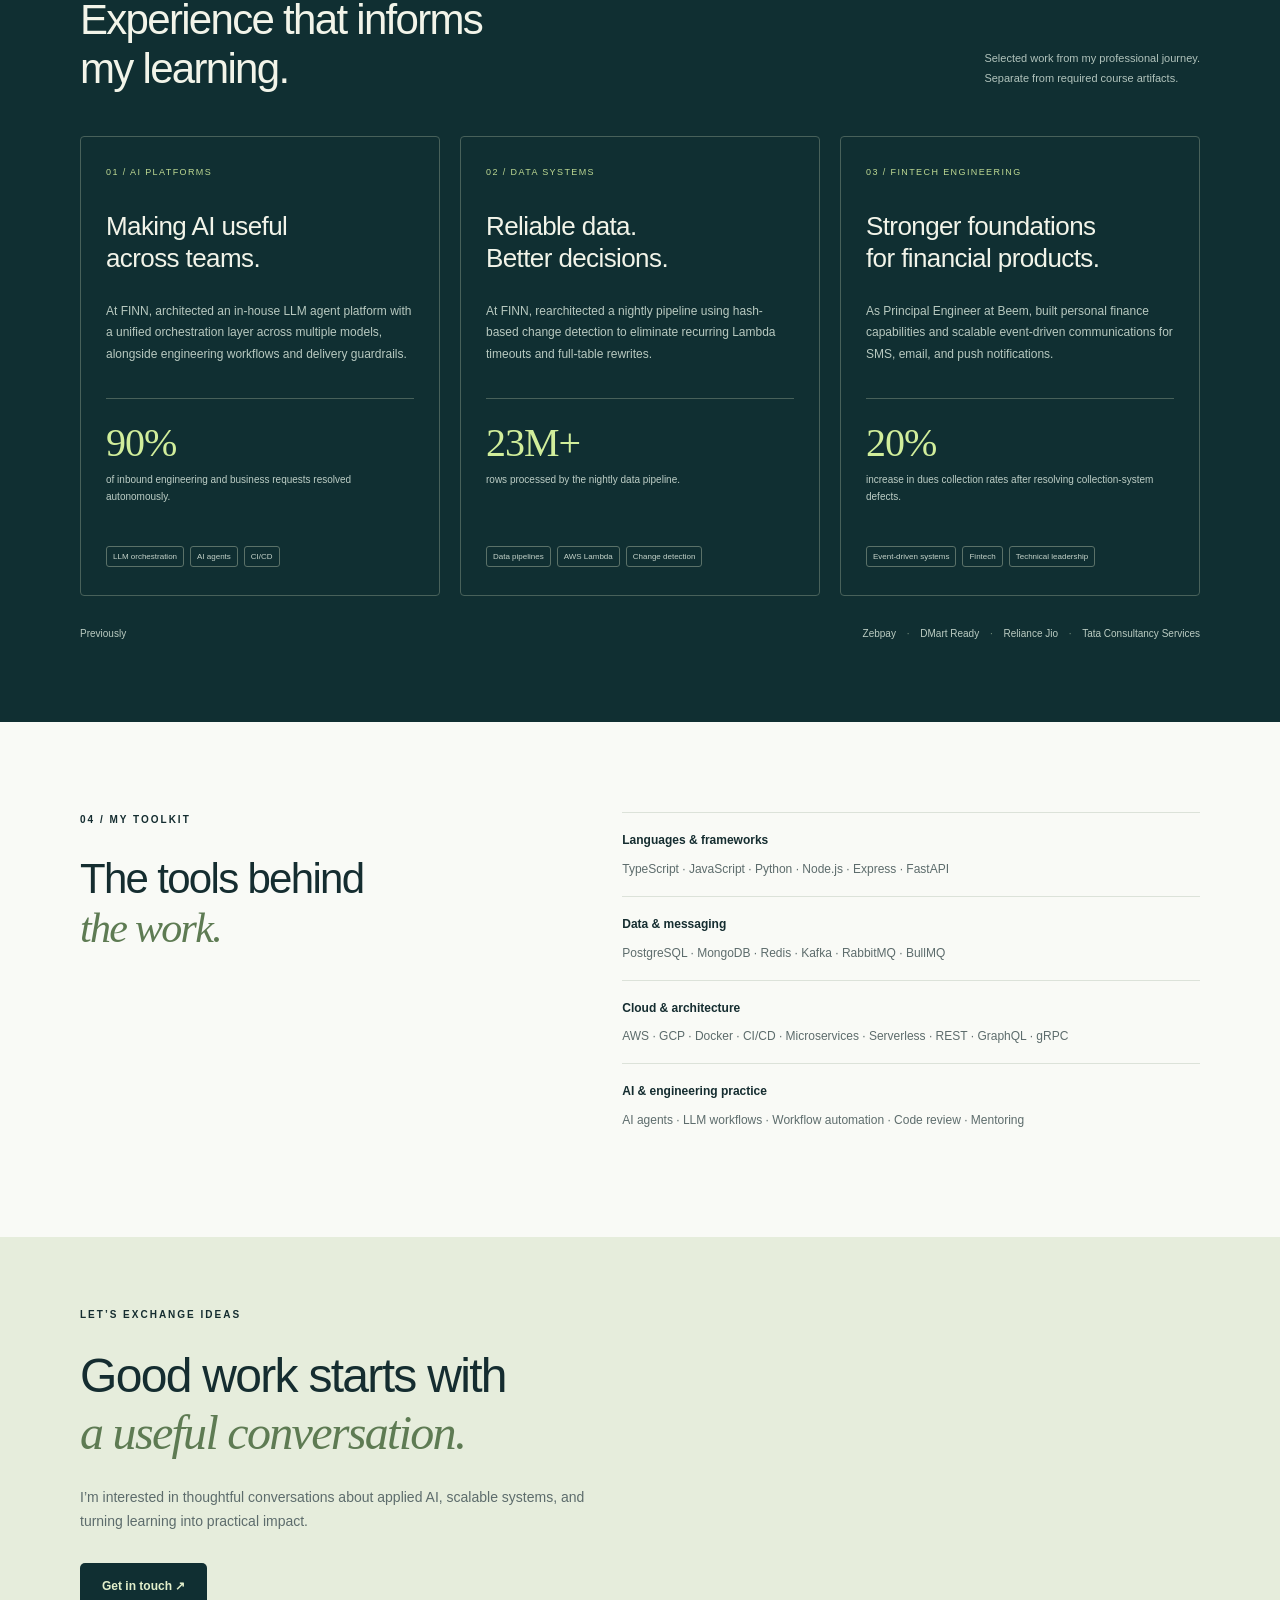
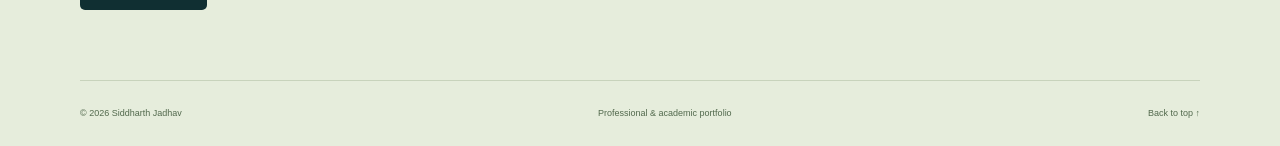
==== commit e06604f5: "Remove optional LinkedIn link from portfolio" ====
--- a/index.html
+++ b/index.html
@@ -8,5 +8,5 @@
 <section class="wrap about-section" id="about"><div class="about-label"><p class="eyebrow">02 / PROFESSIONAL BIO</p><div class="monogram" aria-hidden="true">SJ<span>↗</span></div><p class="small-label">SIDDHARTH JADHAV<br>Engineer. Learner. Problem solver.</p></div><div class="about-copy"><h2>Building systems.<br><em>Growing perspective.</em></h2><p class="large-copy">I’m Siddharth Jadhav, a software and AI platform engineer based in Chicago with more than ten years of experience across fintech, mobility, and e-commerce. My work spans backend systems, cloud infrastructure, data pipelines, and AI-powered automation.</p><p>As a Senior AI Platform Engineer at FINN, I build infrastructure for AI agents and help teams adopt AI-assisted development practices. My engineering experience includes improving system reliability, modernizing business-critical services, and translating operational challenges into practical software solutions.</p><p>I’m pursuing a Master of Science in Computer Information Systems with an AI specialization at Indiana Wesleyan University. This portfolio documents how I connect my professional experience with the AI and machine learning concepts explored throughout the program, creating resources that others can learn from and apply. My goal is to lead AI platform engineering and help organizations adopt practical, reliable AI solutions.</p><div class="education"><span class="education-icon">↗</span><div><strong>Indiana Wesleyan University</strong><p>MS in Computer Information Systems · AI Specialization</p><span>Expected graduation · December 2027</span></div></div></div></section>
 <section class="experience-section" id="experience"><div class="wrap"><div class="section-heading"><div><p class="eyebrow">03 / PROFESSIONAL EXPERIENCE</p><h2>Experience that informs<br>my learning.</h2></div><p class="heading-note">Selected work from my professional journey.<br>Separate from required course artifacts.</p></div><div class="project-grid"><article class="project-card"><span class="project-number">01 / AI PLATFORMS</span><h3>Making AI useful<br>across teams.</h3><p>At FINN, architected an in-house LLM agent platform with a unified orchestration layer across multiple models, alongside engineering workflows and delivery guardrails.</p><div class="outcome"><strong>90%</strong><span>of inbound engineering and business requests resolved autonomously.</span></div><div class="tags"><span>LLM orchestration</span><span>AI agents</span><span>CI/CD</span></div></article><article class="project-card"><span class="project-number">02 / DATA SYSTEMS</span><h3>Reliable data.<br>Better decisions.</h3><p>At FINN, rearchitected a nightly pipeline using hash-based change detection to eliminate recurring Lambda timeouts and full-table rewrites.</p><div class="outcome"><strong>23M+</strong><span>rows processed by the nightly data pipeline.</span></div><div class="tags"><span>Data pipelines</span><span>AWS Lambda</span><span>Change detection</span></div></article><article class="project-card"><span class="project-number">03 / FINTECH ENGINEERING</span><h3>Stronger foundations<br>for financial products.</h3><p>As Principal Engineer at Beem, built personal finance capabilities and scalable event-driven communications for SMS, email, and push notifications.</p><div class="outcome"><strong>20%</strong><span>increase in dues collection rates after resolving collection-system defects.</span></div><div class="tags"><span>Event-driven systems</span><span>Fintech</span><span>Technical leadership</span></div></article></div><div class="career-line"><span>Previously</span><p>Zebpay <b>·</b> DMart Ready <b>·</b> Reliance Jio <b>·</b> Tata Consultancy Services</p></div></div></section>
 <section class="wrap toolkit-section"><div><p class="eyebrow">04 / MY TOOLKIT</p><h2>The tools behind<br><em>the work.</em></h2></div><div class="toolkit"><div><h3>Languages & frameworks</h3><p>TypeScript · JavaScript · Python · Node.js · Express · FastAPI</p></div><div><h3>Data & messaging</h3><p>PostgreSQL · MongoDB · Redis · Kafka · RabbitMQ · BullMQ</p></div><div><h3>Cloud & architecture</h3><p>AWS · GCP · Docker · CI/CD · Microservices · Serverless · REST · GraphQL · gRPC</p></div><div><h3>AI & engineering practice</h3><p>AI agents · LLM workflows · Workflow automation · Code review · Mentoring</p></div></div></section>
-<section class="contact-section" id="contact"><div class="wrap"><p class="eyebrow">LET’S EXCHANGE IDEAS</p><h2>Good work starts with<br><em>a useful conversation.</em></h2><p>I’m interested in thoughtful conversations about applied AI, scalable systems, and turning learning into practical impact.</p><div class="actions"><a class="button lime" href="mailto:imsidj@gmail.com">Get in touch ↗</a><a class="text-link" href="https://www.linkedin.com/in/jadhav-siddharth" target="_blank" rel="noopener">LinkedIn ↗</a></div><footer><span>© <span id="year">2026</span> Siddharth Jadhav</span><span>Professional & academic portfolio</span><a href="#home">Back to top ↑</a></footer></div></section></main>
+<section class="contact-section" id="contact"><div class="wrap"><p class="eyebrow">LET’S EXCHANGE IDEAS</p><h2>Good work starts with<br><em>a useful conversation.</em></h2><p>I’m interested in thoughtful conversations about applied AI, scalable systems, and turning learning into practical impact.</p><div class="actions"><a class="button lime" href="mailto:imsidj@gmail.com">Get in touch ↗</a></div><footer><span>© <span id="year">2026</span> Siddharth Jadhav</span><span>Professional & academic portfolio</span><a href="#home">Back to top ↑</a></footer></div></section></main>
 <dialog id="artifact-dialog" aria-labelledby="dialog-title"><div class="dialog-top"><span class="eyebrow">COURSE ARTIFACT · PENDING</span><button id="close-dialog" aria-label="Close artifact details">✕</button></div><h2 id="dialog-title">Course artifact 01</h2><p class="dialog-intro">Reserved for an instructor-assigned artifact. This entry is a template, not a completed submission.</p><div id="template-fields"></div><a class="button dark" href="Course-Artifact-Template.md" download>Download template ↓</a></dialog><script src="app.js"></script></body></html>
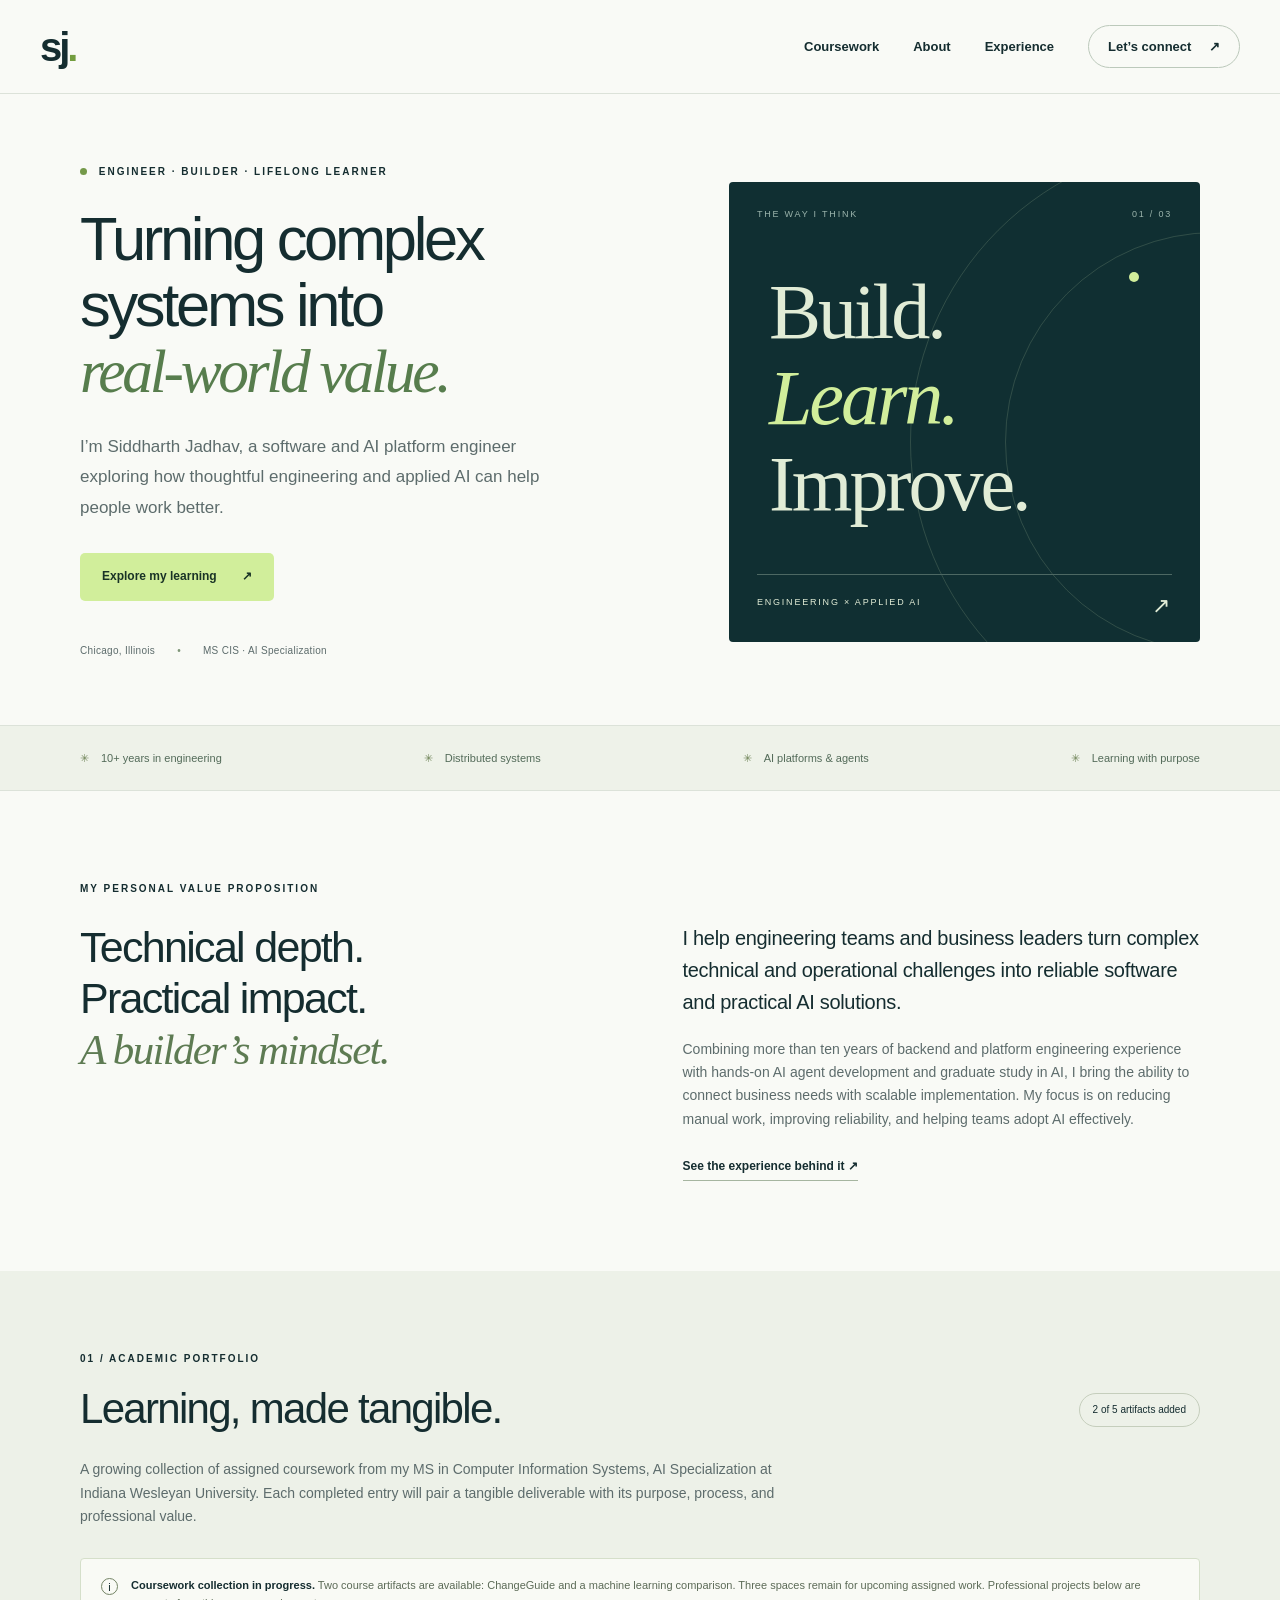
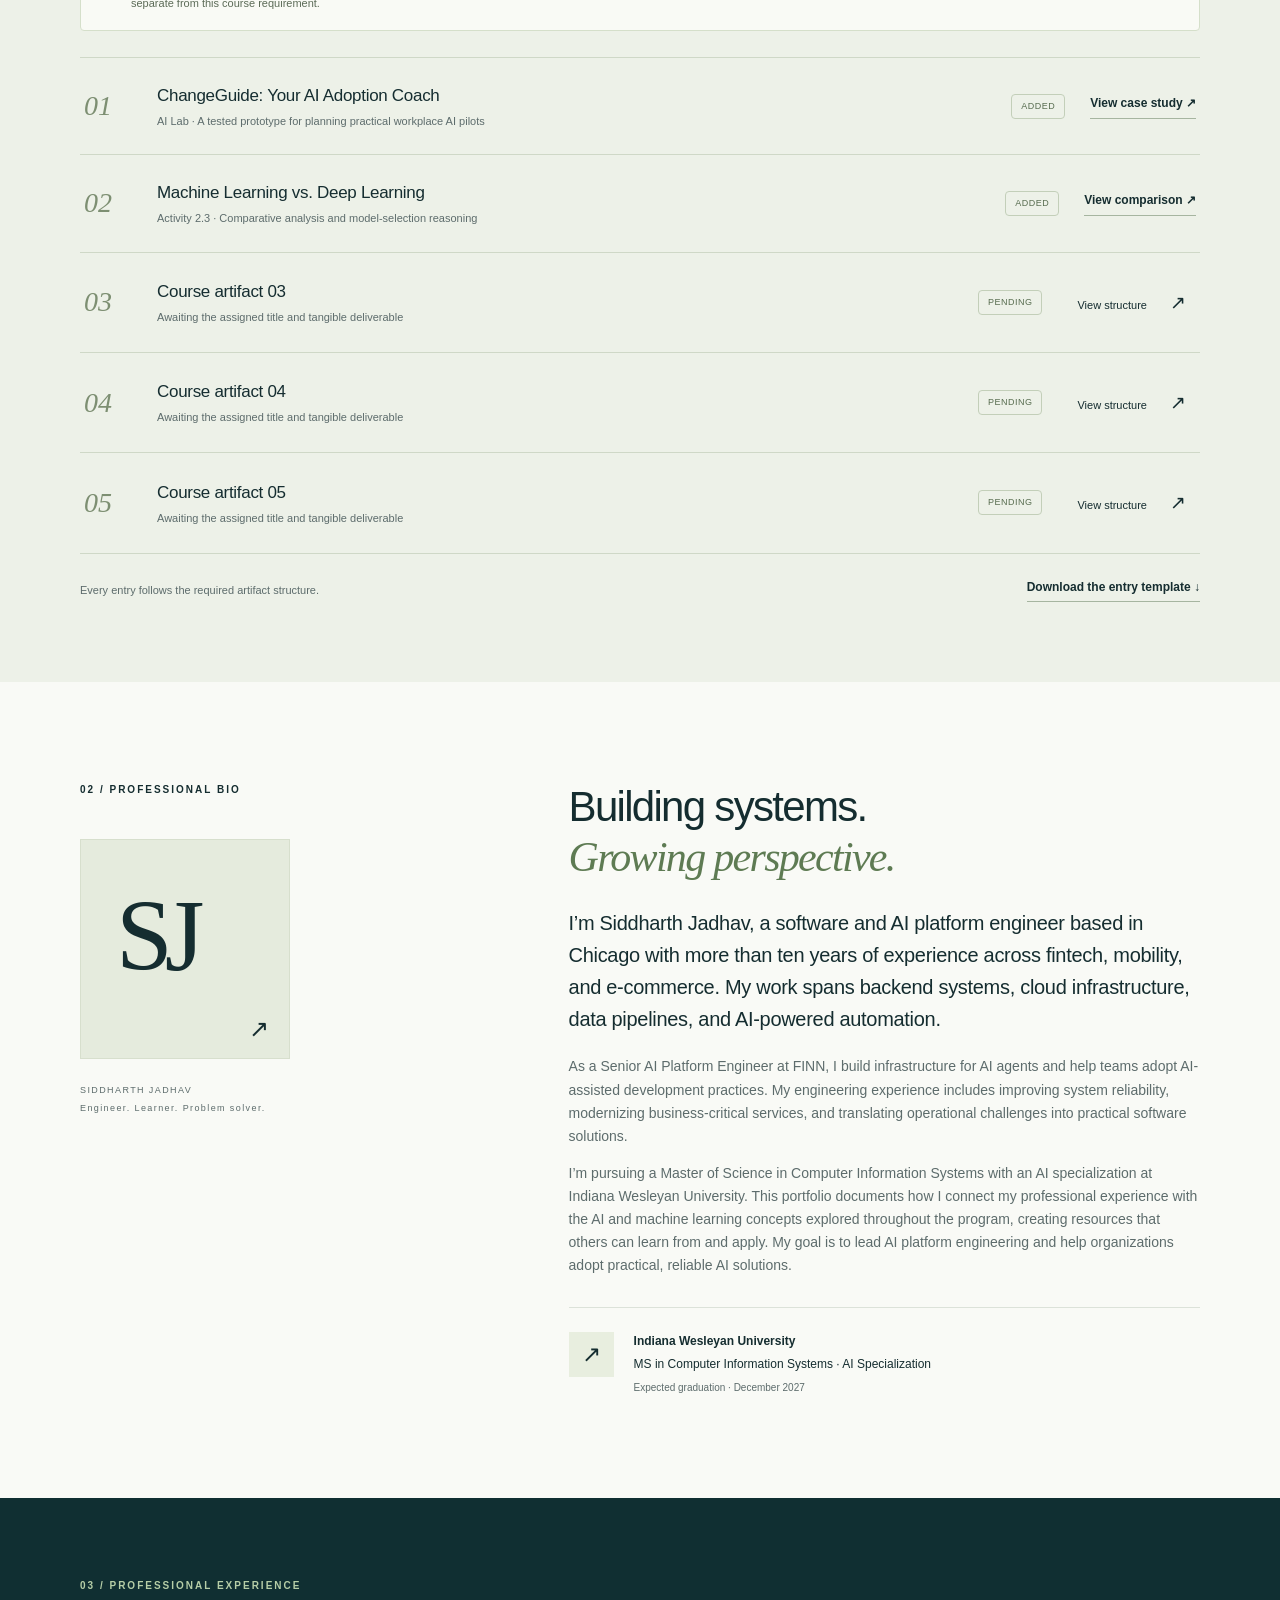
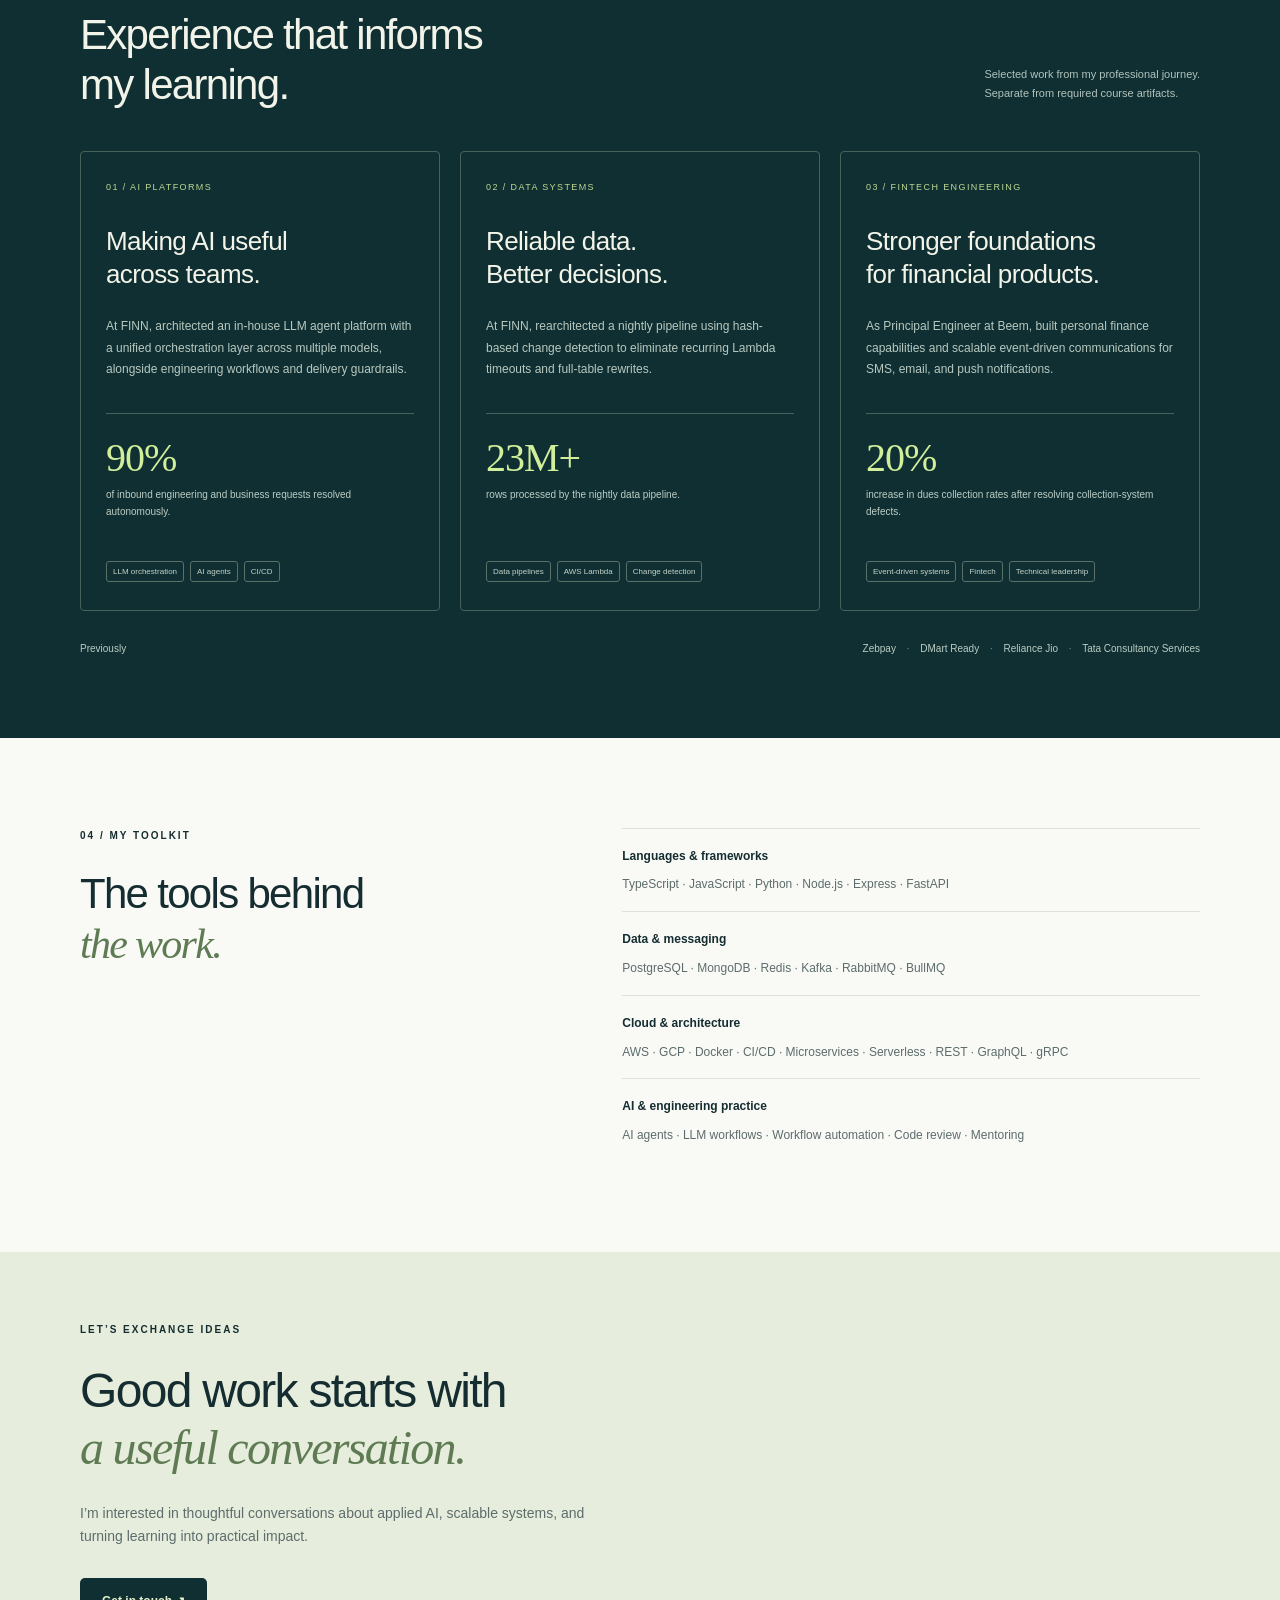
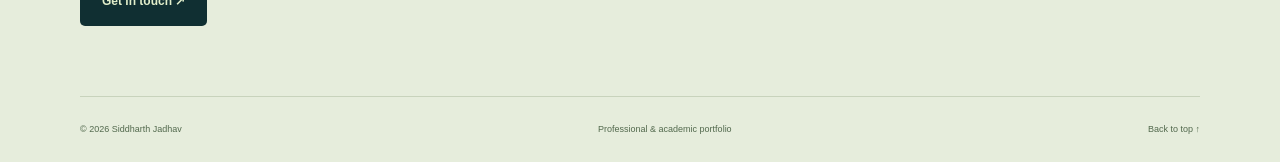
==== commit 25ba354b: "Add ML and deep learning comparison as second course artifact" ====
--- a/index.html
+++ b/index.html
@@ -4,7 +4,7 @@
 <main id="main"><section class="hero wrap" id="home"><div class="hero-copy"><p class="eyebrow"><span class="dot"></span> ENGINEER · BUILDER · LIFELONG LEARNER</p><h1>Turning complex<br>systems into<br><em>real-world value.</em></h1><p class="intro">I’m Siddharth Jadhav, a software and AI platform engineer exploring how thoughtful engineering and applied AI can help people work better.</p><div class="actions"><a class="button lime" href="#coursework">Explore my learning <span>↗</span></a></div><div class="hero-meta"><span>Chicago, Illinois</span><span>MS CIS · AI Specialization</span></div></div><div class="hero-visual" aria-label="My practice connects engineering, applied AI, and meaningful impact"><div class="visual-top"><span>THE WAY I THINK</span><span>01 / 03</span></div><div class="orbit orbit-one"></div><div class="orbit orbit-two"></div><div class="visual-word">Build.<br><span>Learn.</span><br>Improve.</div><div class="visual-bottom"><span>ENGINEERING × APPLIED AI</span><span>↗</span></div></div></section>
 <div class="focus-strip"><div class="wrap"><span>10+ years in engineering</span><span>Distributed systems</span><span>AI platforms & agents</span><span>Learning with purpose</span></div></div>
 <section class="wrap value-section"><p class="eyebrow">MY PERSONAL VALUE PROPOSITION</p><div class="value-grid"><h2>Technical depth.<br>Practical impact.<br><em>A builder’s mindset.</em></h2><div><p class="large-copy">I help engineering teams and business leaders turn complex technical and operational challenges into reliable software and practical AI solutions.</p><p>Combining more than ten years of backend and platform engineering experience with hands-on AI agent development and graduate study in AI, I bring the ability to connect business needs with scalable implementation. My focus is on reducing manual work, improving reliability, and helping teams adopt AI effectively.</p><a class="text-link" href="#experience">See the experience behind it ↗</a></div></div></section>
-<section class="course-section" id="coursework"><div class="wrap"><div class="section-heading"><div><p class="eyebrow">01 / ACADEMIC PORTFOLIO</p><h2>Learning, made tangible.</h2></div><span class="counter">1 of 5 artifacts added</span></div><p class="section-intro">A growing collection of assigned coursework from my MS in Computer Information Systems, AI Specialization at Indiana Wesleyan University. Each completed entry will pair a tangible deliverable with its purpose, process, and professional value.</p><div class="notice"><span class="notice-icon">i</span><p><strong>Coursework collection in progress.</strong> ChangeGuide is the first course artifact. Four spaces remain for upcoming assigned work. Professional projects below are separate from this course requirement.</p></div><div class="artifact-list" id="artifact-list"></div><div class="course-bottom"><p>Every entry follows the required artifact structure.</p><a class="text-link" href="Course-Artifact-Template.md" download>Download the entry template ↓</a></div></div></section>
+<section class="course-section" id="coursework"><div class="wrap"><div class="section-heading"><div><p class="eyebrow">01 / ACADEMIC PORTFOLIO</p><h2>Learning, made tangible.</h2></div><span class="counter">2 of 5 artifacts added</span></div><p class="section-intro">A growing collection of assigned coursework from my MS in Computer Information Systems, AI Specialization at Indiana Wesleyan University. Each completed entry will pair a tangible deliverable with its purpose, process, and professional value.</p><div class="notice"><span class="notice-icon">i</span><p><strong>Coursework collection in progress.</strong> Two course artifacts are available: ChangeGuide and a machine learning comparison. Three spaces remain for upcoming assigned work. Professional projects below are separate from this course requirement.</p></div><div class="artifact-list" id="artifact-list"></div><div class="course-bottom"><p>Every entry follows the required artifact structure.</p><a class="text-link" href="Course-Artifact-Template.md" download>Download the entry template ↓</a></div></div></section>
 <section class="wrap about-section" id="about"><div class="about-label"><p class="eyebrow">02 / PROFESSIONAL BIO</p><div class="monogram" aria-hidden="true">SJ<span>↗</span></div><p class="small-label">SIDDHARTH JADHAV<br>Engineer. Learner. Problem solver.</p></div><div class="about-copy"><h2>Building systems.<br><em>Growing perspective.</em></h2><p class="large-copy">I’m Siddharth Jadhav, a software and AI platform engineer based in Chicago with more than ten years of experience across fintech, mobility, and e-commerce. My work spans backend systems, cloud infrastructure, data pipelines, and AI-powered automation.</p><p>As a Senior AI Platform Engineer at FINN, I build infrastructure for AI agents and help teams adopt AI-assisted development practices. My engineering experience includes improving system reliability, modernizing business-critical services, and translating operational challenges into practical software solutions.</p><p>I’m pursuing a Master of Science in Computer Information Systems with an AI specialization at Indiana Wesleyan University. This portfolio documents how I connect my professional experience with the AI and machine learning concepts explored throughout the program, creating resources that others can learn from and apply. My goal is to lead AI platform engineering and help organizations adopt practical, reliable AI solutions.</p><div class="education"><span class="education-icon">↗</span><div><strong>Indiana Wesleyan University</strong><p>MS in Computer Information Systems · AI Specialization</p><span>Expected graduation · December 2027</span></div></div></div></section>
 <section class="experience-section" id="experience"><div class="wrap"><div class="section-heading"><div><p class="eyebrow">03 / PROFESSIONAL EXPERIENCE</p><h2>Experience that informs<br>my learning.</h2></div><p class="heading-note">Selected work from my professional journey.<br>Separate from required course artifacts.</p></div><div class="project-grid"><article class="project-card"><span class="project-number">01 / AI PLATFORMS</span><h3>Making AI useful<br>across teams.</h3><p>At FINN, architected an in-house LLM agent platform with a unified orchestration layer across multiple models, alongside engineering workflows and delivery guardrails.</p><div class="outcome"><strong>90%</strong><span>of inbound engineering and business requests resolved autonomously.</span></div><div class="tags"><span>LLM orchestration</span><span>AI agents</span><span>CI/CD</span></div></article><article class="project-card"><span class="project-number">02 / DATA SYSTEMS</span><h3>Reliable data.<br>Better decisions.</h3><p>At FINN, rearchitected a nightly pipeline using hash-based change detection to eliminate recurring Lambda timeouts and full-table rewrites.</p><div class="outcome"><strong>23M+</strong><span>rows processed by the nightly data pipeline.</span></div><div class="tags"><span>Data pipelines</span><span>AWS Lambda</span><span>Change detection</span></div></article><article class="project-card"><span class="project-number">03 / FINTECH ENGINEERING</span><h3>Stronger foundations<br>for financial products.</h3><p>As Principal Engineer at Beem, built personal finance capabilities and scalable event-driven communications for SMS, email, and push notifications.</p><div class="outcome"><strong>20%</strong><span>increase in dues collection rates after resolving collection-system defects.</span></div><div class="tags"><span>Event-driven systems</span><span>Fintech</span><span>Technical leadership</span></div></article></div><div class="career-line"><span>Previously</span><p>Zebpay <b>·</b> DMart Ready <b>·</b> Reliance Jio <b>·</b> Tata Consultancy Services</p></div></div></section>
 <section class="wrap toolkit-section"><div><p class="eyebrow">04 / MY TOOLKIT</p><h2>The tools behind<br><em>the work.</em></h2></div><div class="toolkit"><div><h3>Languages & frameworks</h3><p>TypeScript · JavaScript · Python · Node.js · Express · FastAPI</p></div><div><h3>Data & messaging</h3><p>PostgreSQL · MongoDB · Redis · Kafka · RabbitMQ · BullMQ</p></div><div><h3>Cloud & architecture</h3><p>AWS · GCP · Docker · CI/CD · Microservices · Serverless · REST · GraphQL · gRPC</p></div><div><h3>AI & engineering practice</h3><p>AI agents · LLM workflows · Workflow automation · Code review · Mentoring</p></div></div></section>
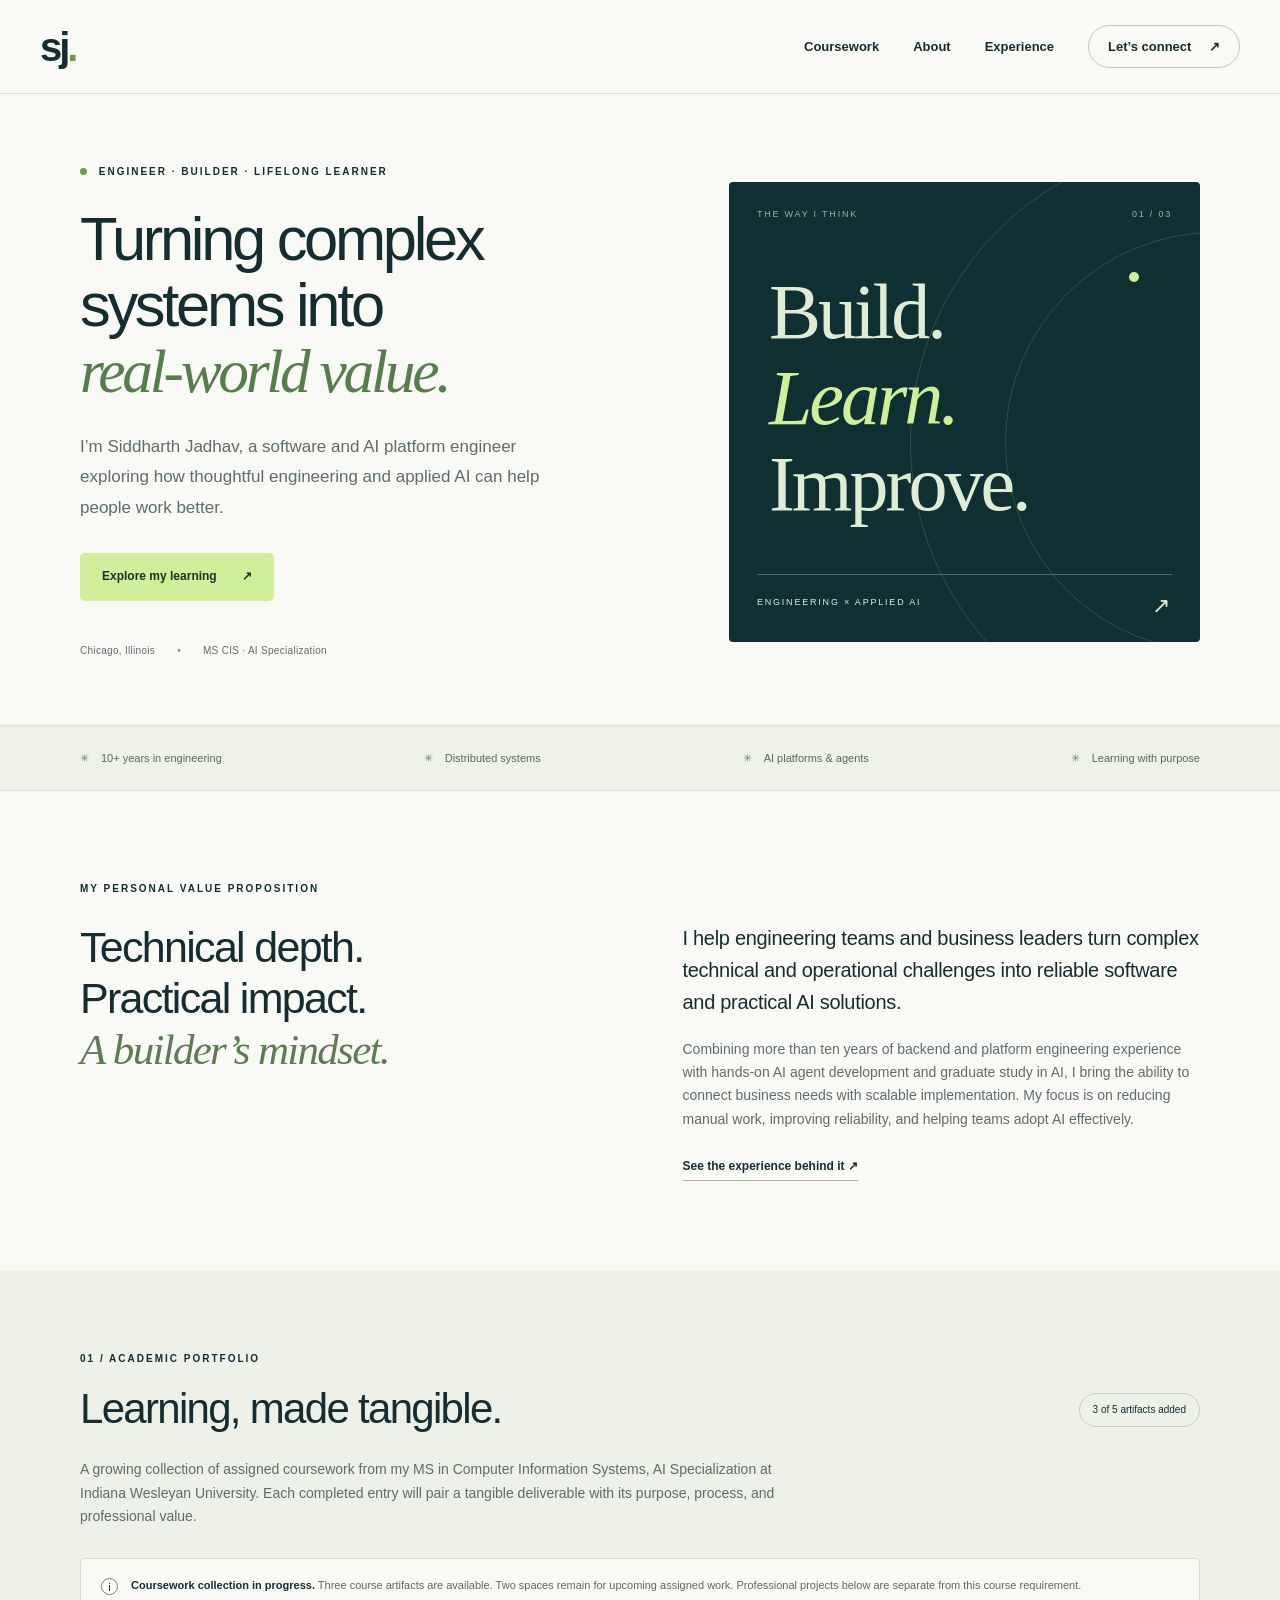
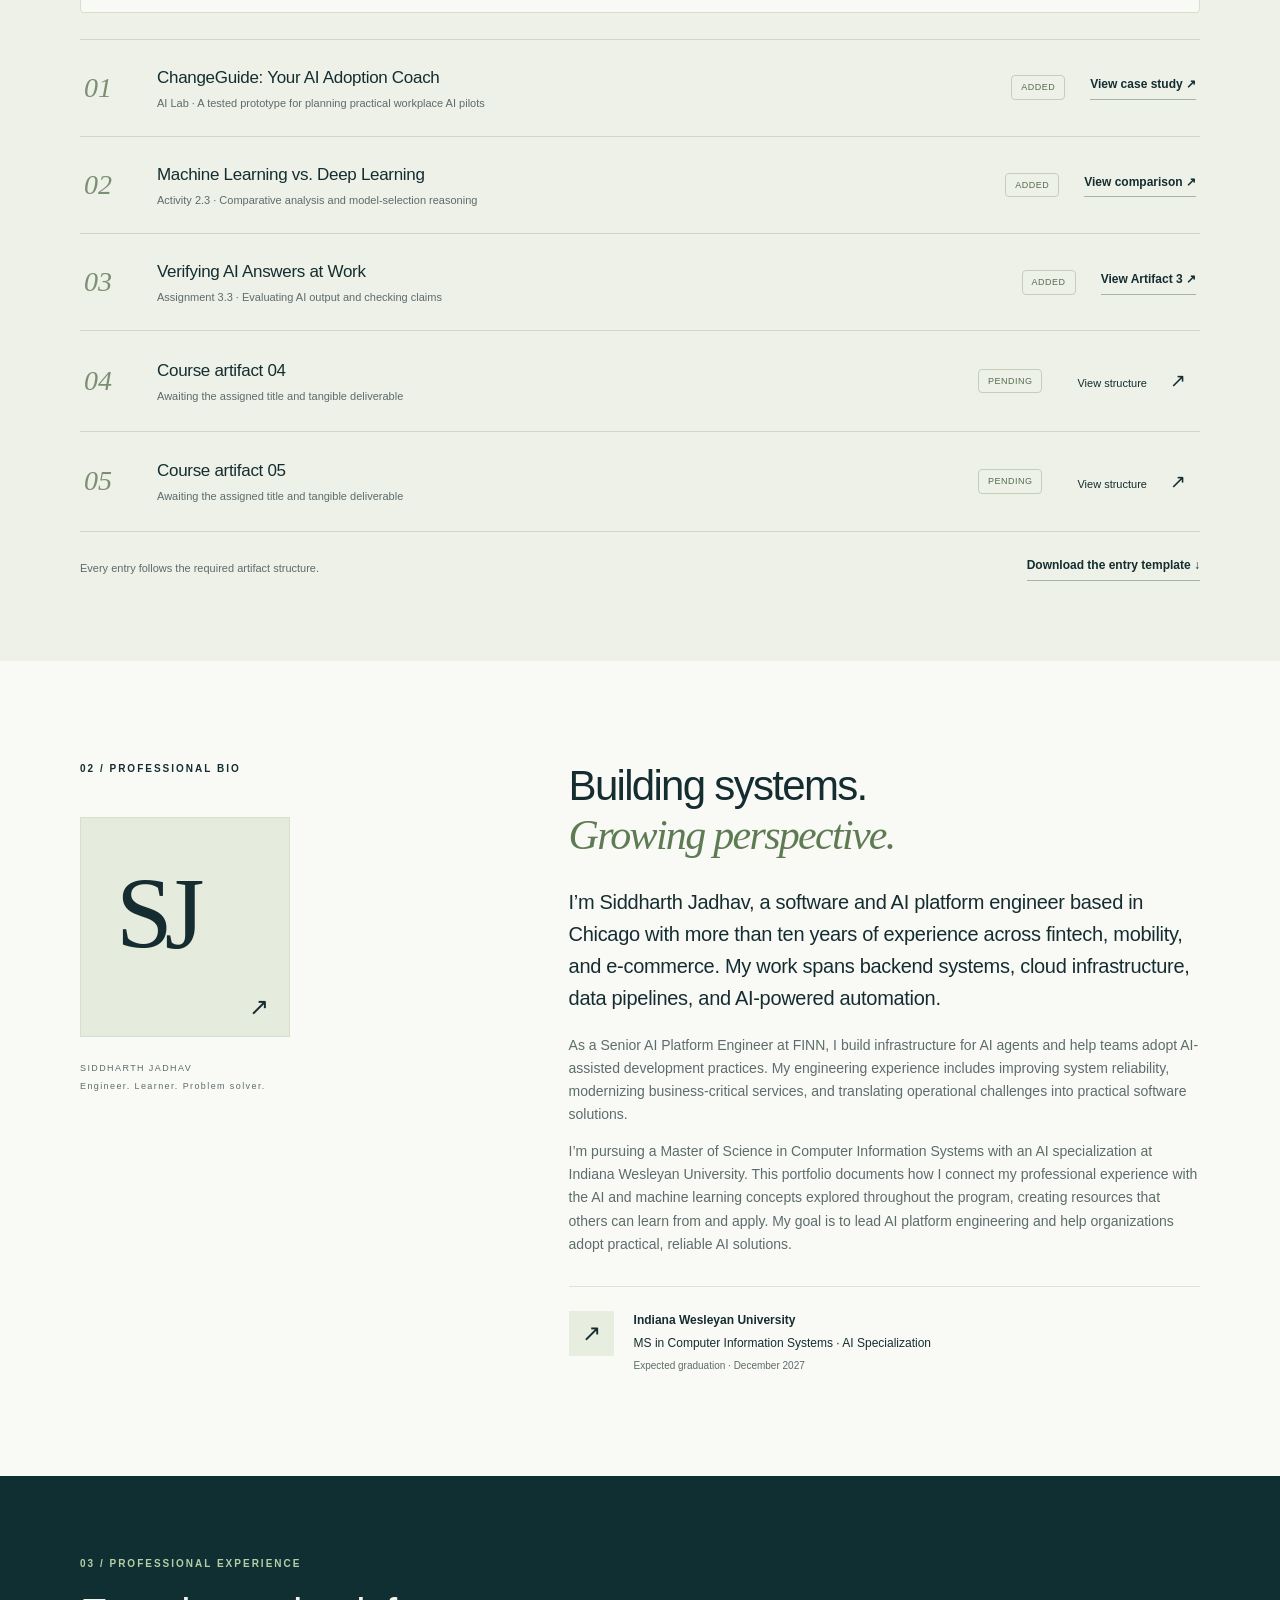
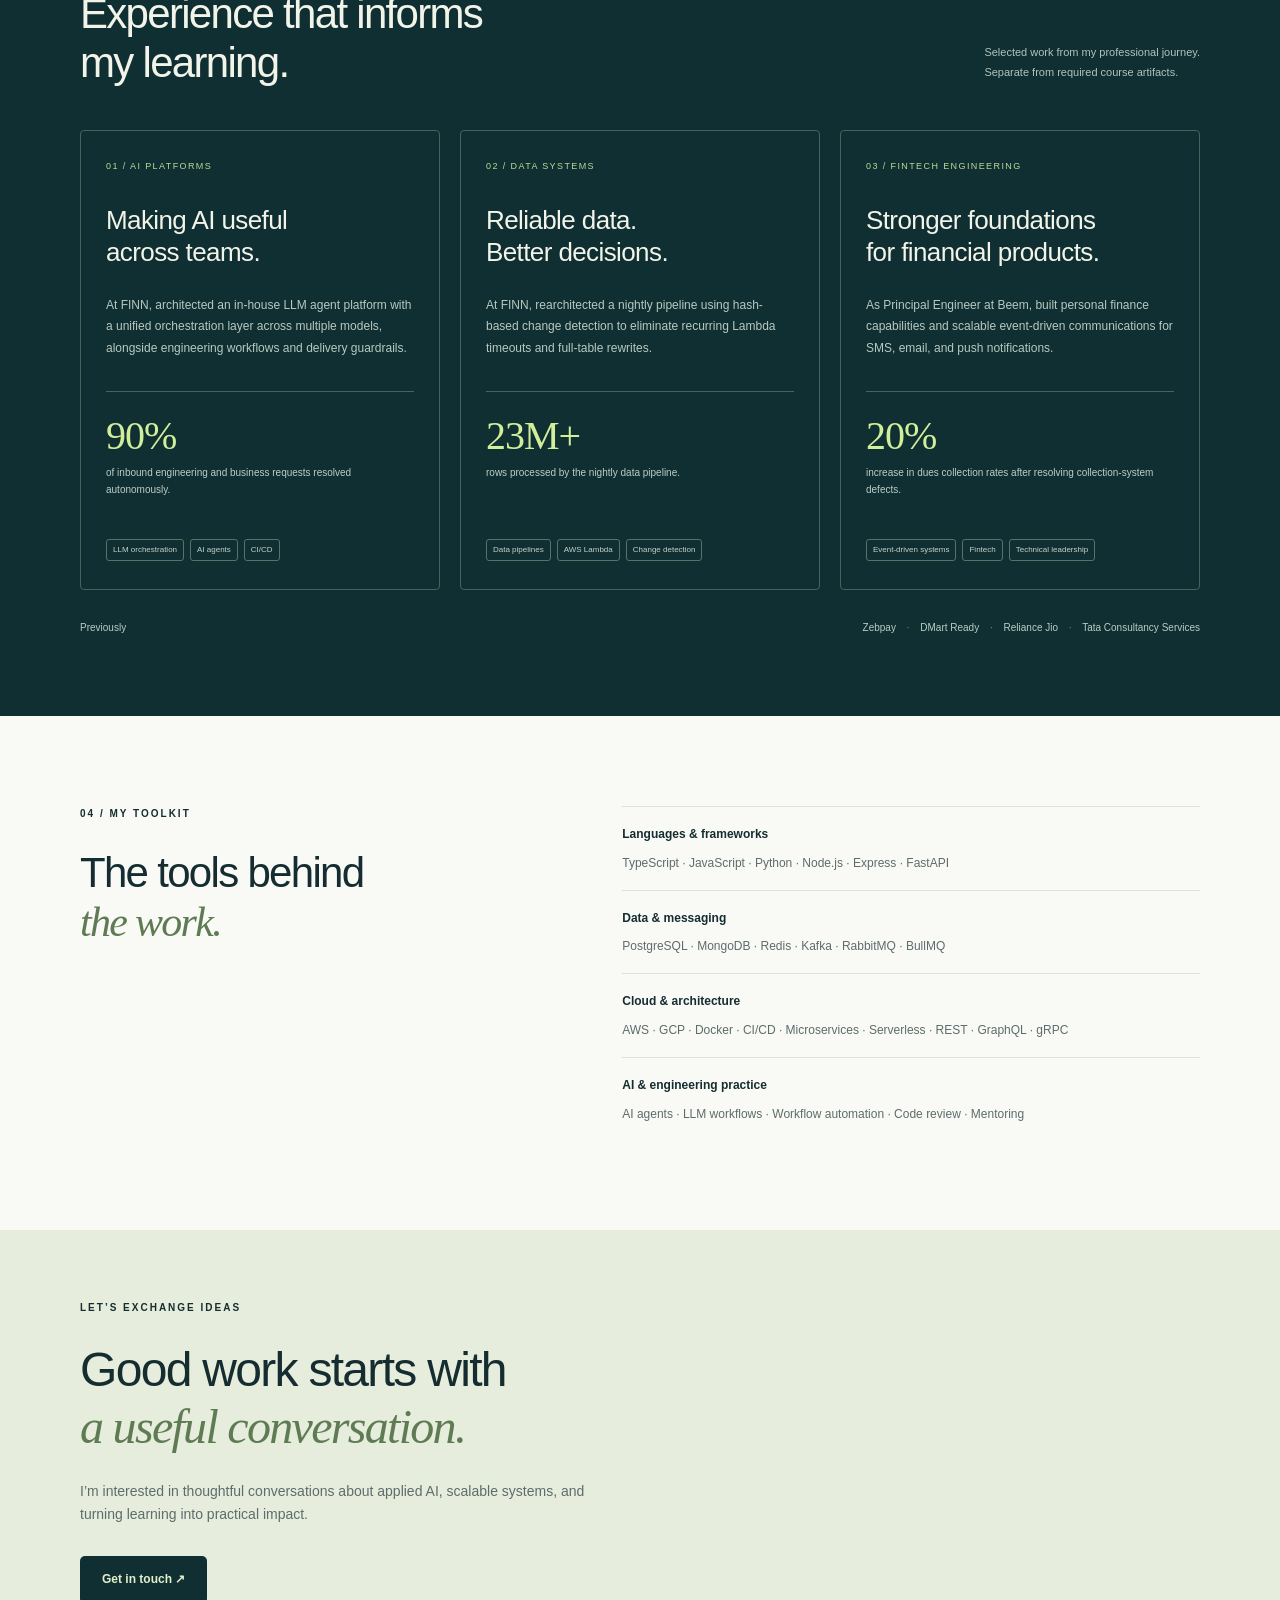
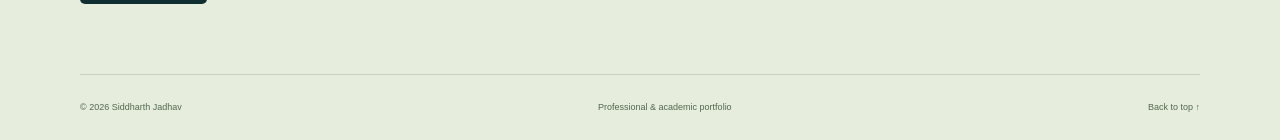
==== commit d45f1ea5: "Add Professor Predict verification guide as Artifact 3" ====
--- a/index.html
+++ b/index.html
@@ -4,7 +4,7 @@
 <main id="main"><section class="hero wrap" id="home"><div class="hero-copy"><p class="eyebrow"><span class="dot"></span> ENGINEER · BUILDER · LIFELONG LEARNER</p><h1>Turning complex<br>systems into<br><em>real-world value.</em></h1><p class="intro">I’m Siddharth Jadhav, a software and AI platform engineer exploring how thoughtful engineering and applied AI can help people work better.</p><div class="actions"><a class="button lime" href="#coursework">Explore my learning <span>↗</span></a></div><div class="hero-meta"><span>Chicago, Illinois</span><span>MS CIS · AI Specialization</span></div></div><div class="hero-visual" aria-label="My practice connects engineering, applied AI, and meaningful impact"><div class="visual-top"><span>THE WAY I THINK</span><span>01 / 03</span></div><div class="orbit orbit-one"></div><div class="orbit orbit-two"></div><div class="visual-word">Build.<br><span>Learn.</span><br>Improve.</div><div class="visual-bottom"><span>ENGINEERING × APPLIED AI</span><span>↗</span></div></div></section>
 <div class="focus-strip"><div class="wrap"><span>10+ years in engineering</span><span>Distributed systems</span><span>AI platforms & agents</span><span>Learning with purpose</span></div></div>
 <section class="wrap value-section"><p class="eyebrow">MY PERSONAL VALUE PROPOSITION</p><div class="value-grid"><h2>Technical depth.<br>Practical impact.<br><em>A builder’s mindset.</em></h2><div><p class="large-copy">I help engineering teams and business leaders turn complex technical and operational challenges into reliable software and practical AI solutions.</p><p>Combining more than ten years of backend and platform engineering experience with hands-on AI agent development and graduate study in AI, I bring the ability to connect business needs with scalable implementation. My focus is on reducing manual work, improving reliability, and helping teams adopt AI effectively.</p><a class="text-link" href="#experience">See the experience behind it ↗</a></div></div></section>
-<section class="course-section" id="coursework"><div class="wrap"><div class="section-heading"><div><p class="eyebrow">01 / ACADEMIC PORTFOLIO</p><h2>Learning, made tangible.</h2></div><span class="counter">2 of 5 artifacts added</span></div><p class="section-intro">A growing collection of assigned coursework from my MS in Computer Information Systems, AI Specialization at Indiana Wesleyan University. Each completed entry will pair a tangible deliverable with its purpose, process, and professional value.</p><div class="notice"><span class="notice-icon">i</span><p><strong>Coursework collection in progress.</strong> Two course artifacts are available: ChangeGuide and a machine learning comparison. Three spaces remain for upcoming assigned work. Professional projects below are separate from this course requirement.</p></div><div class="artifact-list" id="artifact-list"></div><div class="course-bottom"><p>Every entry follows the required artifact structure.</p><a class="text-link" href="Course-Artifact-Template.md" download>Download the entry template ↓</a></div></div></section>
+<section class="course-section" id="coursework"><div class="wrap"><div class="section-heading"><div><p class="eyebrow">01 / ACADEMIC PORTFOLIO</p><h2>Learning, made tangible.</h2></div><span class="counter">3 of 5 artifacts added</span></div><p class="section-intro">A growing collection of assigned coursework from my MS in Computer Information Systems, AI Specialization at Indiana Wesleyan University. Each completed entry will pair a tangible deliverable with its purpose, process, and professional value.</p><div class="notice"><span class="notice-icon">i</span><p><strong>Coursework collection in progress.</strong> Three course artifacts are available. Two spaces remain for upcoming assigned work. Professional projects below are separate from this course requirement.</p></div><div class="artifact-list" id="artifact-list"></div><div class="course-bottom"><p>Every entry follows the required artifact structure.</p><a class="text-link" href="Course-Artifact-Template.md" download>Download the entry template ↓</a></div></div></section>
 <section class="wrap about-section" id="about"><div class="about-label"><p class="eyebrow">02 / PROFESSIONAL BIO</p><div class="monogram" aria-hidden="true">SJ<span>↗</span></div><p class="small-label">SIDDHARTH JADHAV<br>Engineer. Learner. Problem solver.</p></div><div class="about-copy"><h2>Building systems.<br><em>Growing perspective.</em></h2><p class="large-copy">I’m Siddharth Jadhav, a software and AI platform engineer based in Chicago with more than ten years of experience across fintech, mobility, and e-commerce. My work spans backend systems, cloud infrastructure, data pipelines, and AI-powered automation.</p><p>As a Senior AI Platform Engineer at FINN, I build infrastructure for AI agents and help teams adopt AI-assisted development practices. My engineering experience includes improving system reliability, modernizing business-critical services, and translating operational challenges into practical software solutions.</p><p>I’m pursuing a Master of Science in Computer Information Systems with an AI specialization at Indiana Wesleyan University. This portfolio documents how I connect my professional experience with the AI and machine learning concepts explored throughout the program, creating resources that others can learn from and apply. My goal is to lead AI platform engineering and help organizations adopt practical, reliable AI solutions.</p><div class="education"><span class="education-icon">↗</span><div><strong>Indiana Wesleyan University</strong><p>MS in Computer Information Systems · AI Specialization</p><span>Expected graduation · December 2027</span></div></div></div></section>
 <section class="experience-section" id="experience"><div class="wrap"><div class="section-heading"><div><p class="eyebrow">03 / PROFESSIONAL EXPERIENCE</p><h2>Experience that informs<br>my learning.</h2></div><p class="heading-note">Selected work from my professional journey.<br>Separate from required course artifacts.</p></div><div class="project-grid"><article class="project-card"><span class="project-number">01 / AI PLATFORMS</span><h3>Making AI useful<br>across teams.</h3><p>At FINN, architected an in-house LLM agent platform with a unified orchestration layer across multiple models, alongside engineering workflows and delivery guardrails.</p><div class="outcome"><strong>90%</strong><span>of inbound engineering and business requests resolved autonomously.</span></div><div class="tags"><span>LLM orchestration</span><span>AI agents</span><span>CI/CD</span></div></article><article class="project-card"><span class="project-number">02 / DATA SYSTEMS</span><h3>Reliable data.<br>Better decisions.</h3><p>At FINN, rearchitected a nightly pipeline using hash-based change detection to eliminate recurring Lambda timeouts and full-table rewrites.</p><div class="outcome"><strong>23M+</strong><span>rows processed by the nightly data pipeline.</span></div><div class="tags"><span>Data pipelines</span><span>AWS Lambda</span><span>Change detection</span></div></article><article class="project-card"><span class="project-number">03 / FINTECH ENGINEERING</span><h3>Stronger foundations<br>for financial products.</h3><p>As Principal Engineer at Beem, built personal finance capabilities and scalable event-driven communications for SMS, email, and push notifications.</p><div class="outcome"><strong>20%</strong><span>increase in dues collection rates after resolving collection-system defects.</span></div><div class="tags"><span>Event-driven systems</span><span>Fintech</span><span>Technical leadership</span></div></article></div><div class="career-line"><span>Previously</span><p>Zebpay <b>·</b> DMart Ready <b>·</b> Reliance Jio <b>·</b> Tata Consultancy Services</p></div></div></section>
 <section class="wrap toolkit-section"><div><p class="eyebrow">04 / MY TOOLKIT</p><h2>The tools behind<br><em>the work.</em></h2></div><div class="toolkit"><div><h3>Languages & frameworks</h3><p>TypeScript · JavaScript · Python · Node.js · Express · FastAPI</p></div><div><h3>Data & messaging</h3><p>PostgreSQL · MongoDB · Redis · Kafka · RabbitMQ · BullMQ</p></div><div><h3>Cloud & architecture</h3><p>AWS · GCP · Docker · CI/CD · Microservices · Serverless · REST · GraphQL · gRPC</p></div><div><h3>AI & engineering practice</h3><p>AI agents · LLM workflows · Workflow automation · Code review · Mentoring</p></div></div></section>
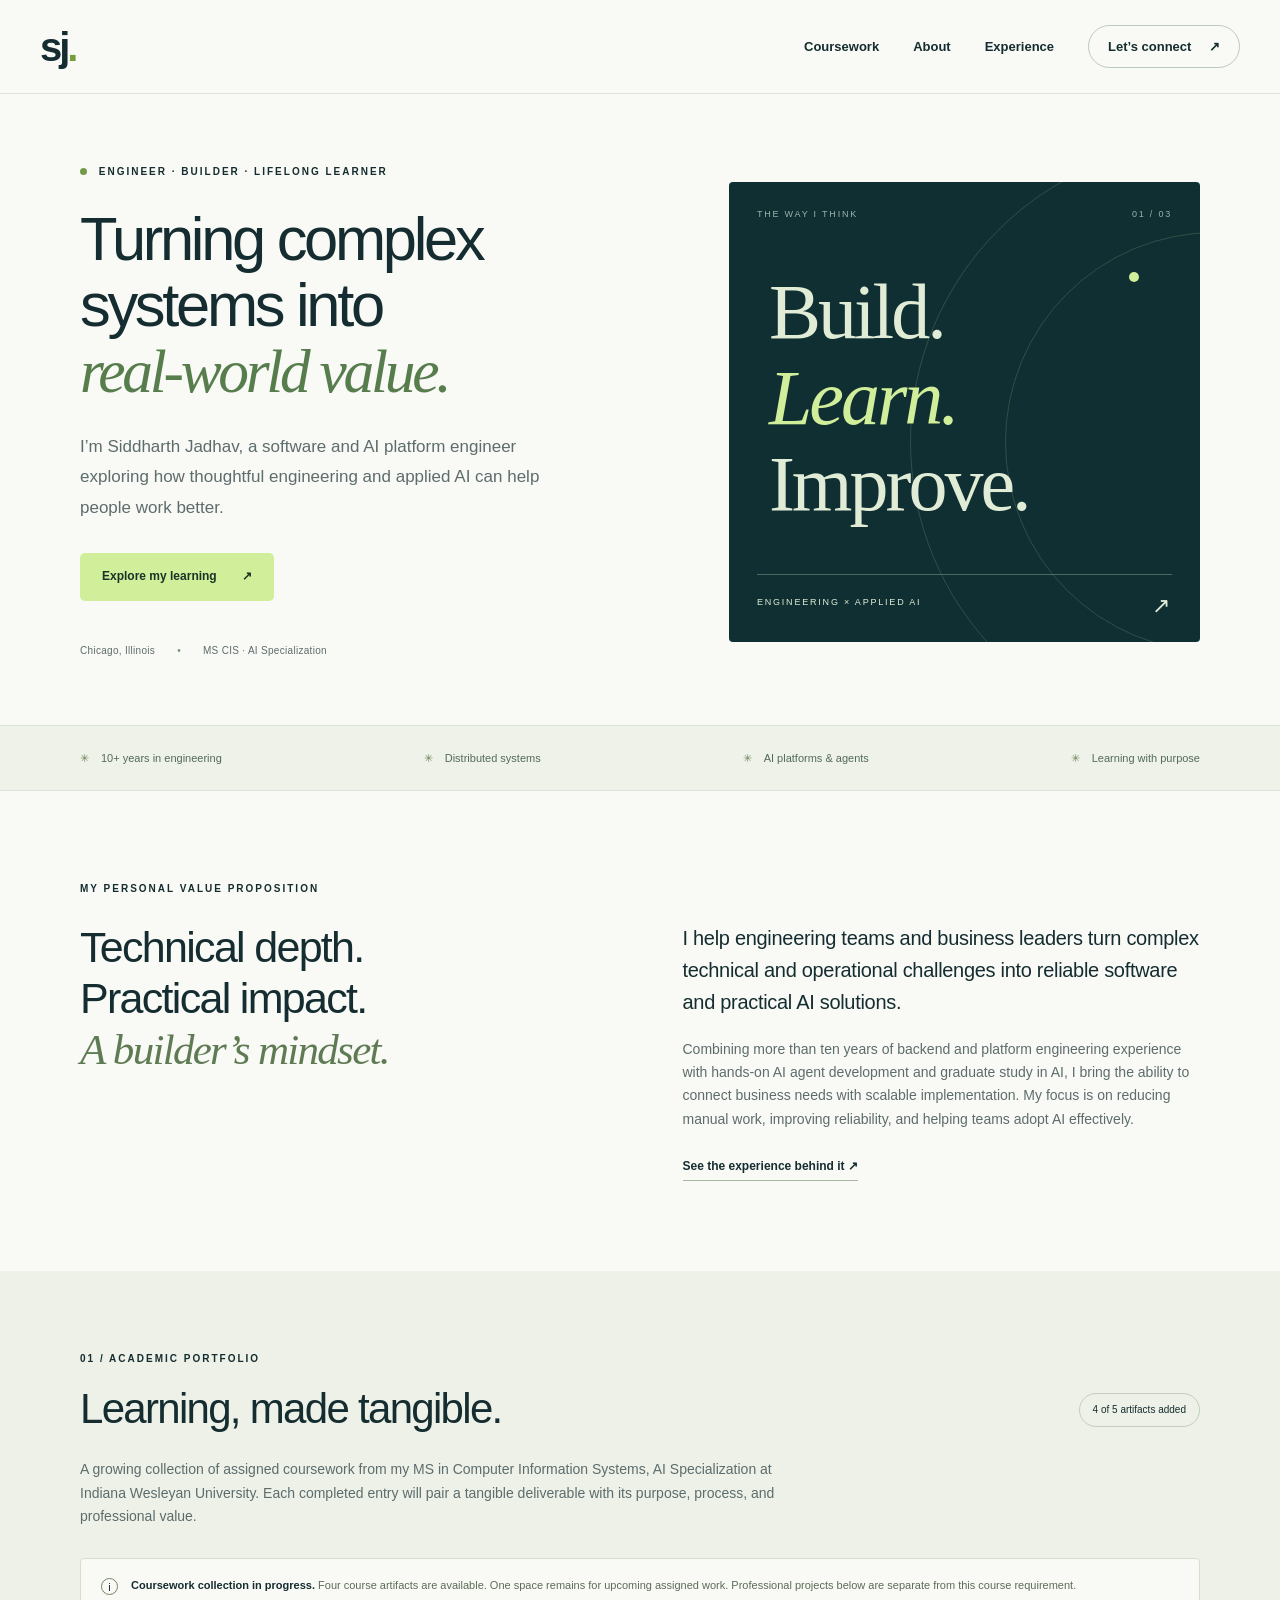
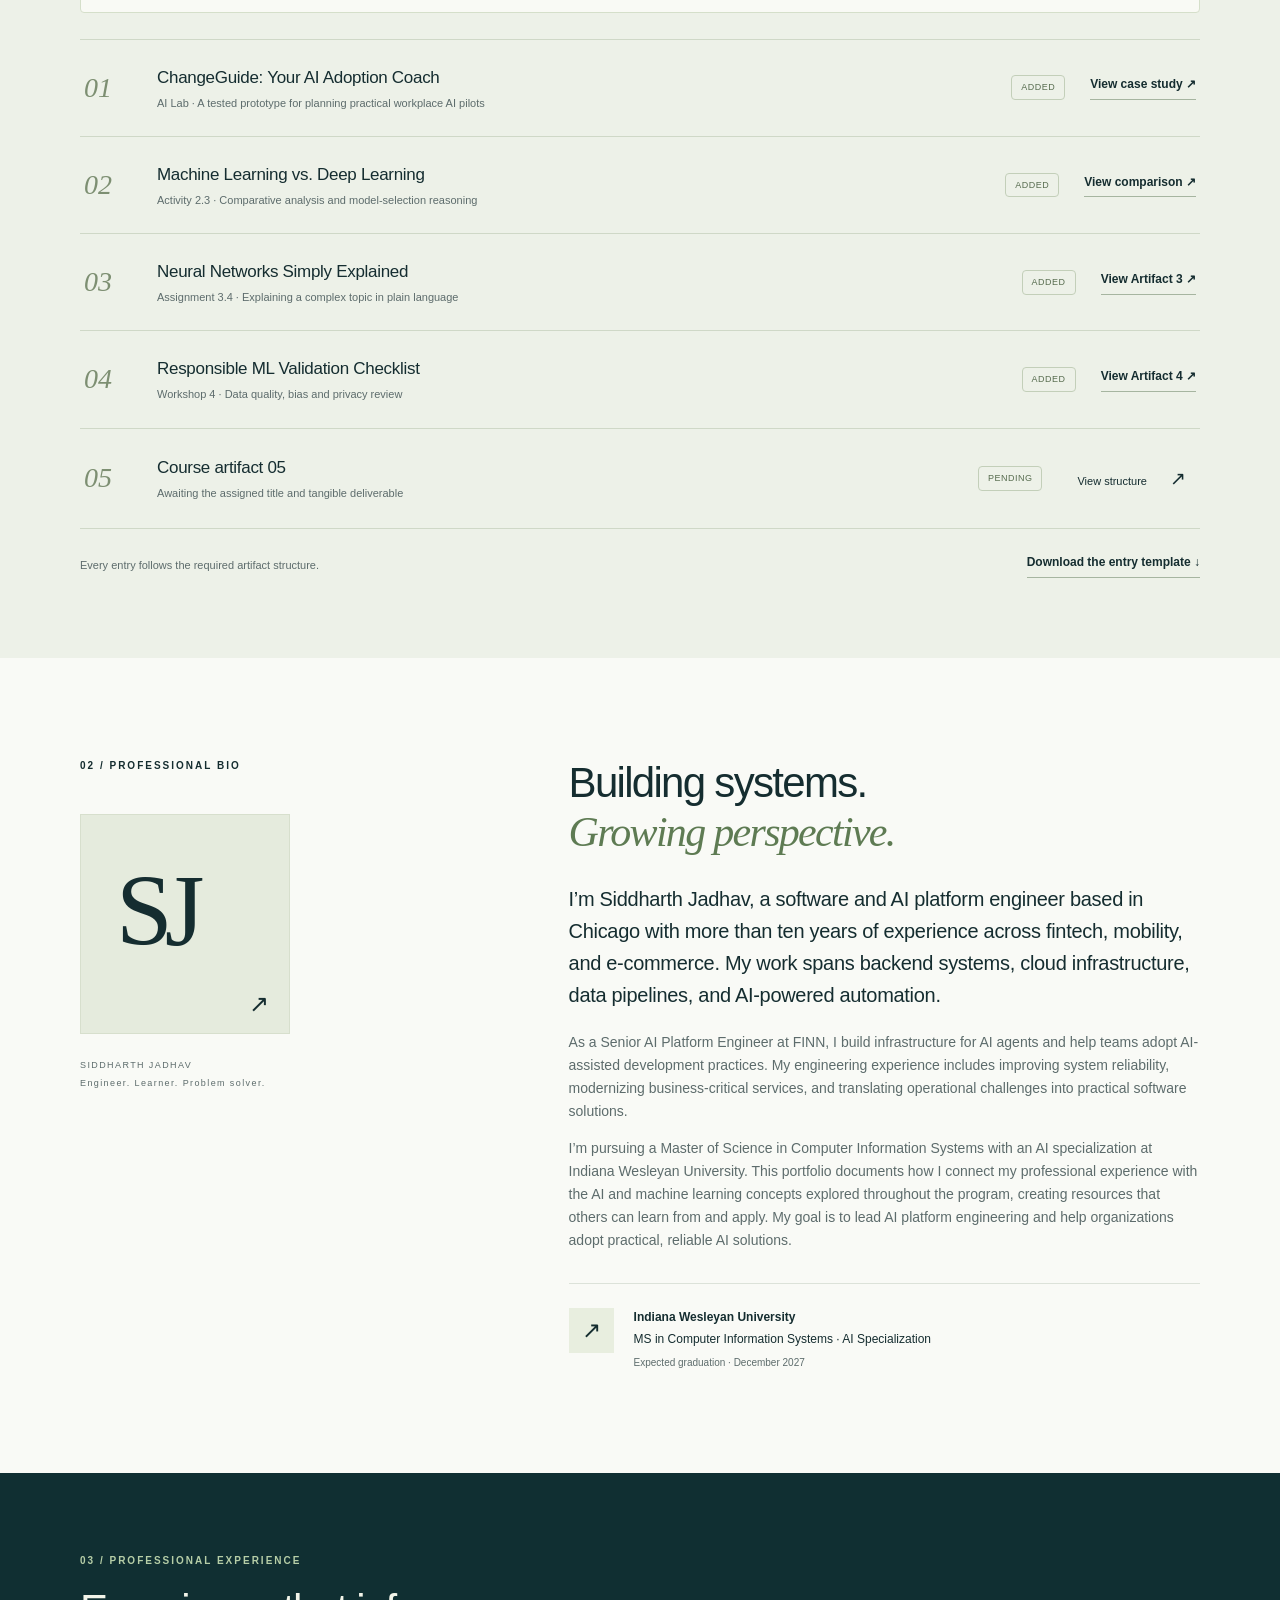
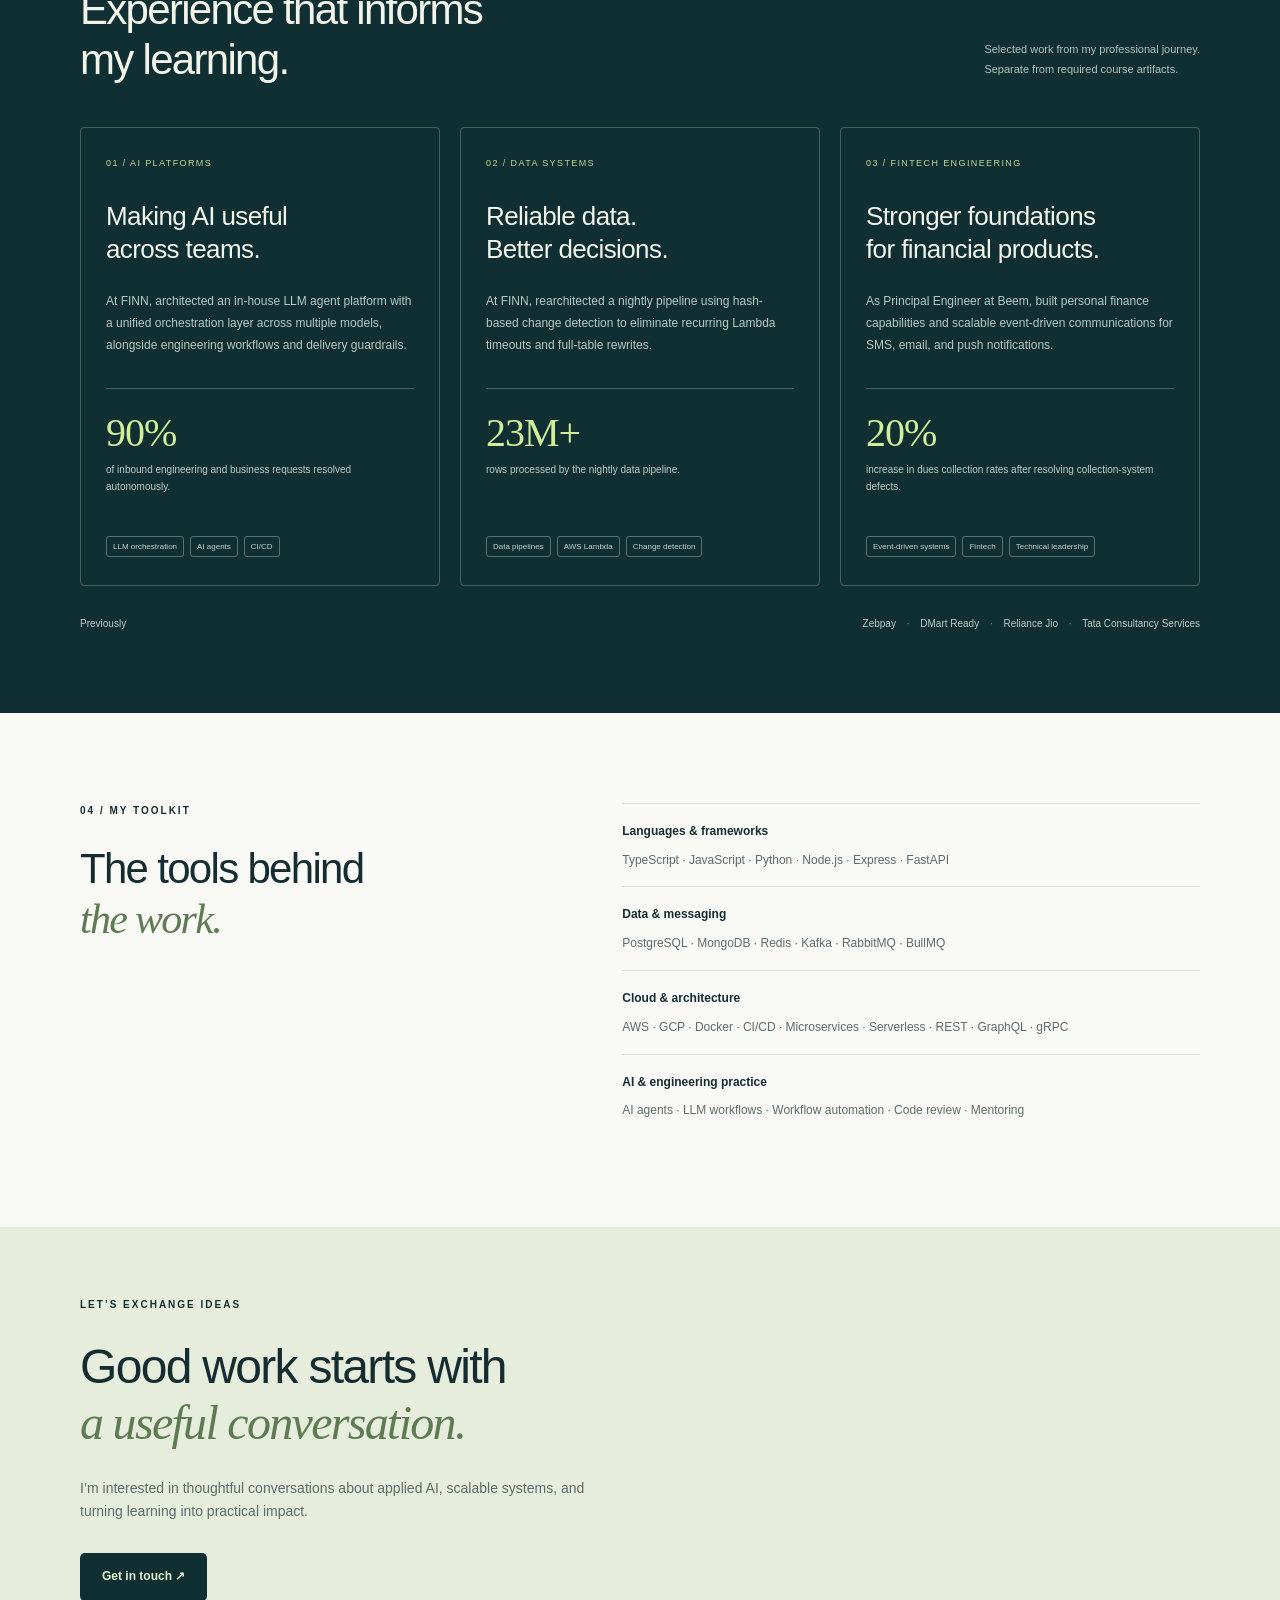
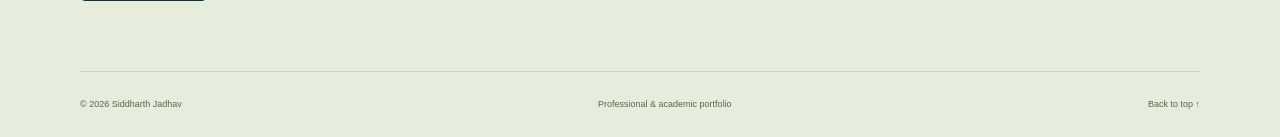
==== commit 94da743e: "Add the responsible ML validation checklist as Artifact 4" ====
--- a/index.html
+++ b/index.html
@@ -4,7 +4,7 @@
 <main id="main"><section class="hero wrap" id="home"><div class="hero-copy"><p class="eyebrow"><span class="dot"></span> ENGINEER · BUILDER · LIFELONG LEARNER</p><h1>Turning complex<br>systems into<br><em>real-world value.</em></h1><p class="intro">I’m Siddharth Jadhav, a software and AI platform engineer exploring how thoughtful engineering and applied AI can help people work better.</p><div class="actions"><a class="button lime" href="#coursework">Explore my learning <span>↗</span></a></div><div class="hero-meta"><span>Chicago, Illinois</span><span>MS CIS · AI Specialization</span></div></div><div class="hero-visual" aria-label="My practice connects engineering, applied AI, and meaningful impact"><div class="visual-top"><span>THE WAY I THINK</span><span>01 / 03</span></div><div class="orbit orbit-one"></div><div class="orbit orbit-two"></div><div class="visual-word">Build.<br><span>Learn.</span><br>Improve.</div><div class="visual-bottom"><span>ENGINEERING × APPLIED AI</span><span>↗</span></div></div></section>
 <div class="focus-strip"><div class="wrap"><span>10+ years in engineering</span><span>Distributed systems</span><span>AI platforms & agents</span><span>Learning with purpose</span></div></div>
 <section class="wrap value-section"><p class="eyebrow">MY PERSONAL VALUE PROPOSITION</p><div class="value-grid"><h2>Technical depth.<br>Practical impact.<br><em>A builder’s mindset.</em></h2><div><p class="large-copy">I help engineering teams and business leaders turn complex technical and operational challenges into reliable software and practical AI solutions.</p><p>Combining more than ten years of backend and platform engineering experience with hands-on AI agent development and graduate study in AI, I bring the ability to connect business needs with scalable implementation. My focus is on reducing manual work, improving reliability, and helping teams adopt AI effectively.</p><a class="text-link" href="#experience">See the experience behind it ↗</a></div></div></section>
-<section class="course-section" id="coursework"><div class="wrap"><div class="section-heading"><div><p class="eyebrow">01 / ACADEMIC PORTFOLIO</p><h2>Learning, made tangible.</h2></div><span class="counter">3 of 5 artifacts added</span></div><p class="section-intro">A growing collection of assigned coursework from my MS in Computer Information Systems, AI Specialization at Indiana Wesleyan University. Each completed entry will pair a tangible deliverable with its purpose, process, and professional value.</p><div class="notice"><span class="notice-icon">i</span><p><strong>Coursework collection in progress.</strong> Three course artifacts are available. Two spaces remain for upcoming assigned work. Professional projects below are separate from this course requirement.</p></div><div class="artifact-list" id="artifact-list"></div><div class="course-bottom"><p>Every entry follows the required artifact structure.</p><a class="text-link" href="Course-Artifact-Template.md" download>Download the entry template ↓</a></div></div></section>
+<section class="course-section" id="coursework"><div class="wrap"><div class="section-heading"><div><p class="eyebrow">01 / ACADEMIC PORTFOLIO</p><h2>Learning, made tangible.</h2></div><span class="counter">4 of 5 artifacts added</span></div><p class="section-intro">A growing collection of assigned coursework from my MS in Computer Information Systems, AI Specialization at Indiana Wesleyan University. Each completed entry will pair a tangible deliverable with its purpose, process, and professional value.</p><div class="notice"><span class="notice-icon">i</span><p><strong>Coursework collection in progress.</strong> Four course artifacts are available. One space remains for upcoming assigned work. Professional projects below are separate from this course requirement.</p></div><div class="artifact-list" id="artifact-list"></div><div class="course-bottom"><p>Every entry follows the required artifact structure.</p><a class="text-link" href="Course-Artifact-Template.md" download>Download the entry template ↓</a></div></div></section>
 <section class="wrap about-section" id="about"><div class="about-label"><p class="eyebrow">02 / PROFESSIONAL BIO</p><div class="monogram" aria-hidden="true">SJ<span>↗</span></div><p class="small-label">SIDDHARTH JADHAV<br>Engineer. Learner. Problem solver.</p></div><div class="about-copy"><h2>Building systems.<br><em>Growing perspective.</em></h2><p class="large-copy">I’m Siddharth Jadhav, a software and AI platform engineer based in Chicago with more than ten years of experience across fintech, mobility, and e-commerce. My work spans backend systems, cloud infrastructure, data pipelines, and AI-powered automation.</p><p>As a Senior AI Platform Engineer at FINN, I build infrastructure for AI agents and help teams adopt AI-assisted development practices. My engineering experience includes improving system reliability, modernizing business-critical services, and translating operational challenges into practical software solutions.</p><p>I’m pursuing a Master of Science in Computer Information Systems with an AI specialization at Indiana Wesleyan University. This portfolio documents how I connect my professional experience with the AI and machine learning concepts explored throughout the program, creating resources that others can learn from and apply. My goal is to lead AI platform engineering and help organizations adopt practical, reliable AI solutions.</p><div class="education"><span class="education-icon">↗</span><div><strong>Indiana Wesleyan University</strong><p>MS in Computer Information Systems · AI Specialization</p><span>Expected graduation · December 2027</span></div></div></div></section>
 <section class="experience-section" id="experience"><div class="wrap"><div class="section-heading"><div><p class="eyebrow">03 / PROFESSIONAL EXPERIENCE</p><h2>Experience that informs<br>my learning.</h2></div><p class="heading-note">Selected work from my professional journey.<br>Separate from required course artifacts.</p></div><div class="project-grid"><article class="project-card"><span class="project-number">01 / AI PLATFORMS</span><h3>Making AI useful<br>across teams.</h3><p>At FINN, architected an in-house LLM agent platform with a unified orchestration layer across multiple models, alongside engineering workflows and delivery guardrails.</p><div class="outcome"><strong>90%</strong><span>of inbound engineering and business requests resolved autonomously.</span></div><div class="tags"><span>LLM orchestration</span><span>AI agents</span><span>CI/CD</span></div></article><article class="project-card"><span class="project-number">02 / DATA SYSTEMS</span><h3>Reliable data.<br>Better decisions.</h3><p>At FINN, rearchitected a nightly pipeline using hash-based change detection to eliminate recurring Lambda timeouts and full-table rewrites.</p><div class="outcome"><strong>23M+</strong><span>rows processed by the nightly data pipeline.</span></div><div class="tags"><span>Data pipelines</span><span>AWS Lambda</span><span>Change detection</span></div></article><article class="project-card"><span class="project-number">03 / FINTECH ENGINEERING</span><h3>Stronger foundations<br>for financial products.</h3><p>As Principal Engineer at Beem, built personal finance capabilities and scalable event-driven communications for SMS, email, and push notifications.</p><div class="outcome"><strong>20%</strong><span>increase in dues collection rates after resolving collection-system defects.</span></div><div class="tags"><span>Event-driven systems</span><span>Fintech</span><span>Technical leadership</span></div></article></div><div class="career-line"><span>Previously</span><p>Zebpay <b>·</b> DMart Ready <b>·</b> Reliance Jio <b>·</b> Tata Consultancy Services</p></div></div></section>
 <section class="wrap toolkit-section"><div><p class="eyebrow">04 / MY TOOLKIT</p><h2>The tools behind<br><em>the work.</em></h2></div><div class="toolkit"><div><h3>Languages & frameworks</h3><p>TypeScript · JavaScript · Python · Node.js · Express · FastAPI</p></div><div><h3>Data & messaging</h3><p>PostgreSQL · MongoDB · Redis · Kafka · RabbitMQ · BullMQ</p></div><div><h3>Cloud & architecture</h3><p>AWS · GCP · Docker · CI/CD · Microservices · Serverless · REST · GraphQL · gRPC</p></div><div><h3>AI & engineering practice</h3><p>AI agents · LLM workflows · Workflow automation · Code review · Mentoring</p></div></div></section>
